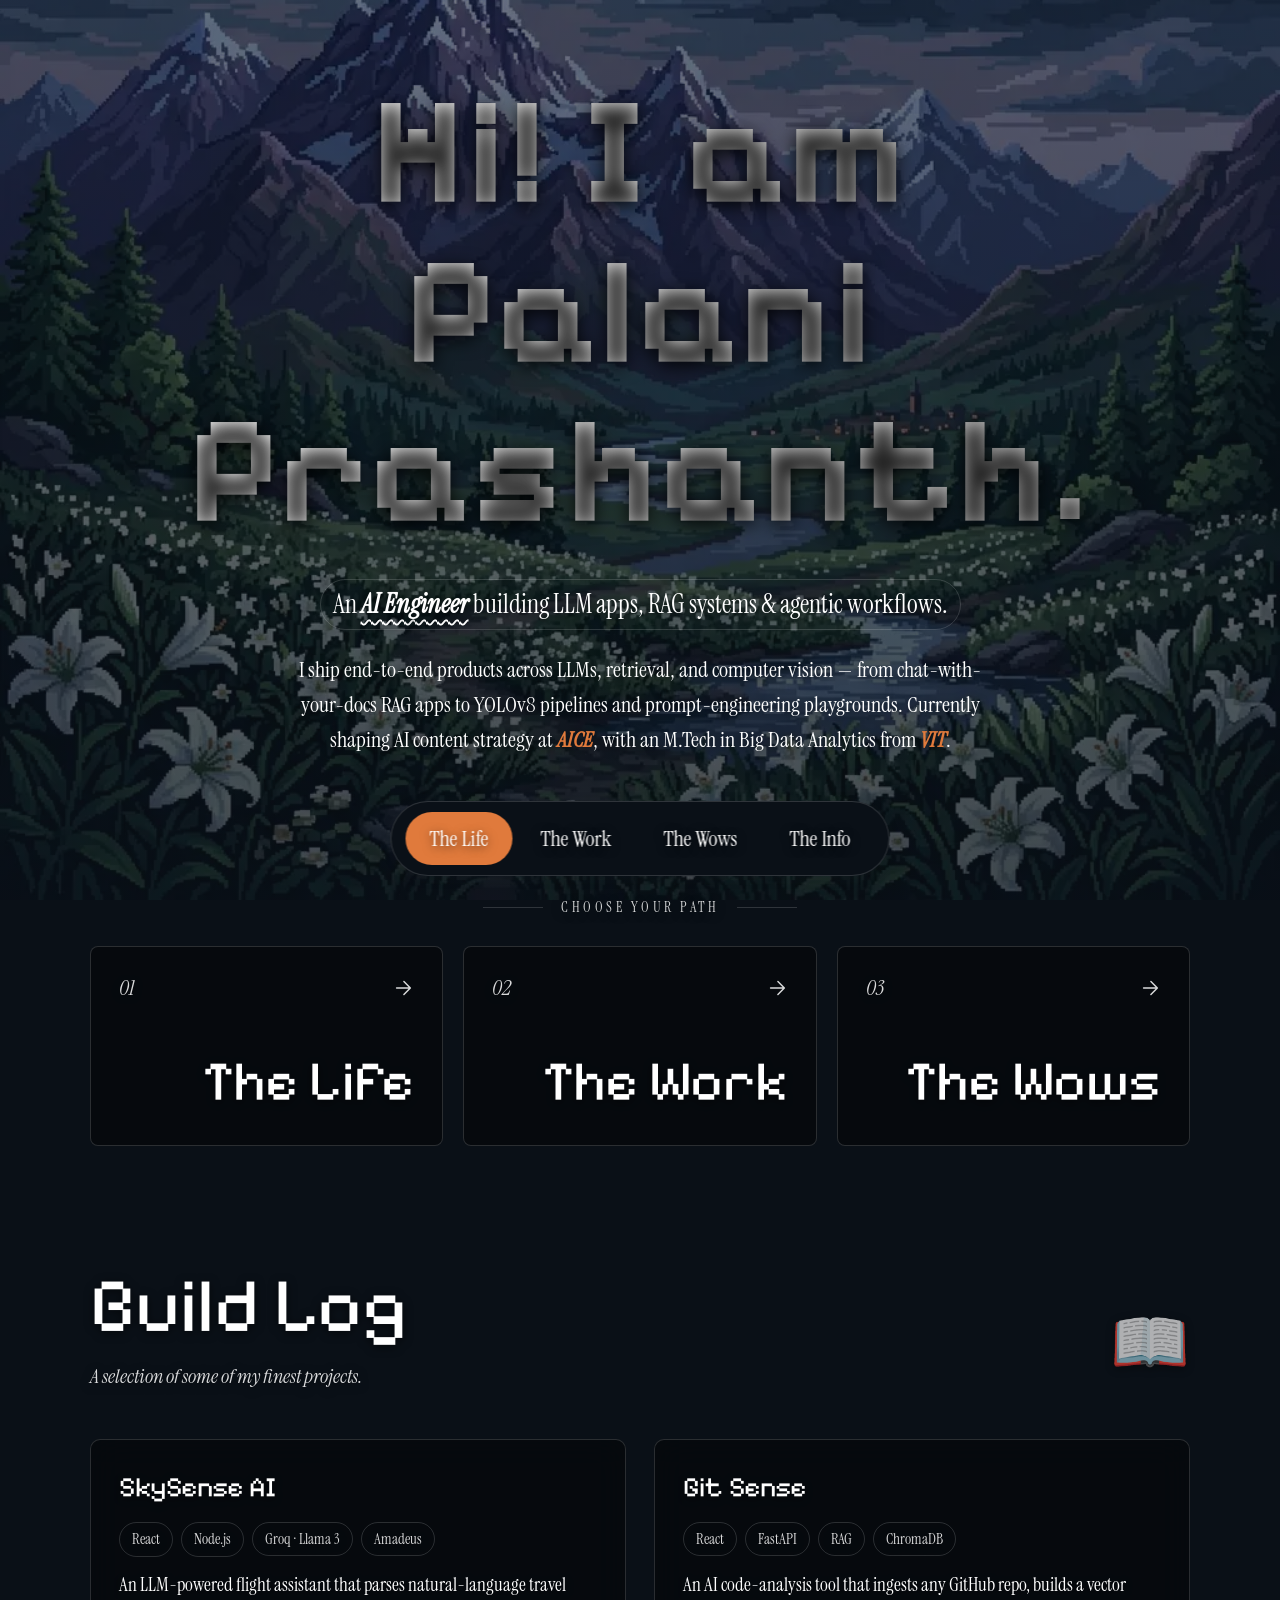
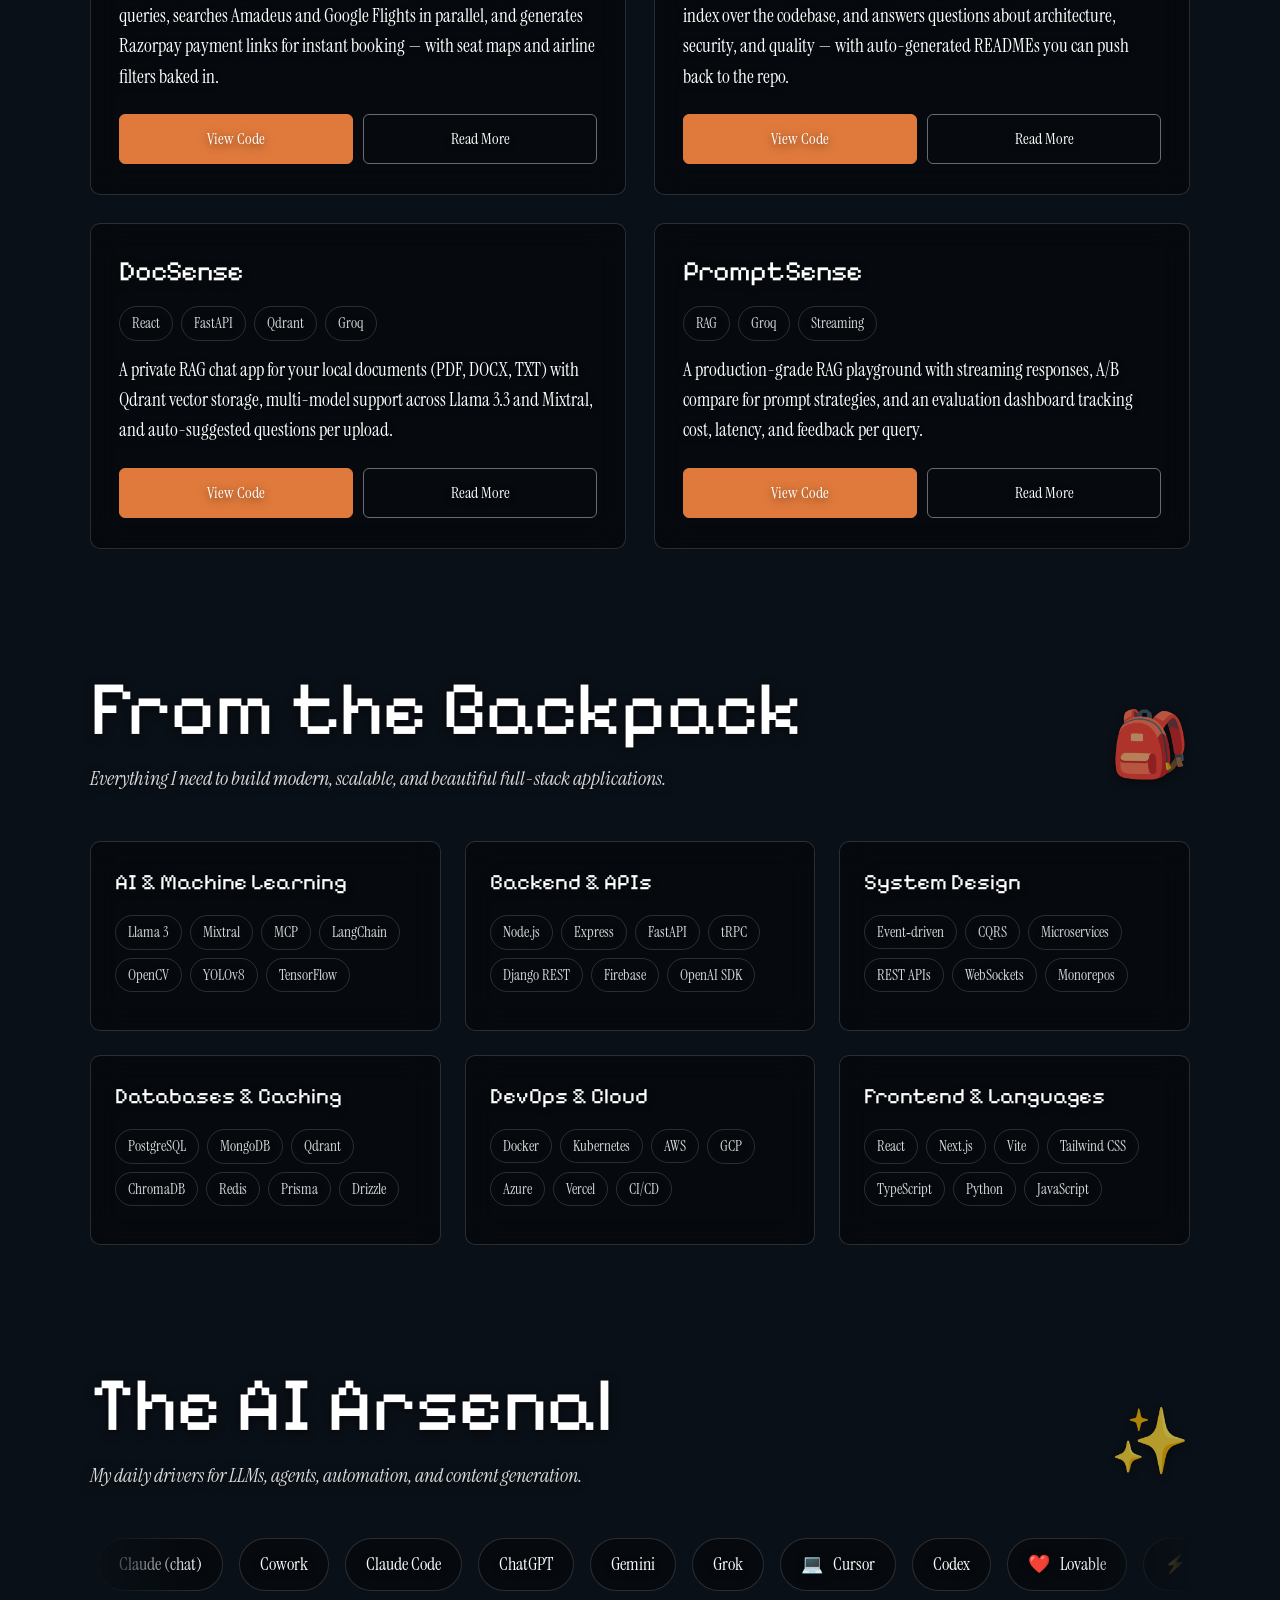
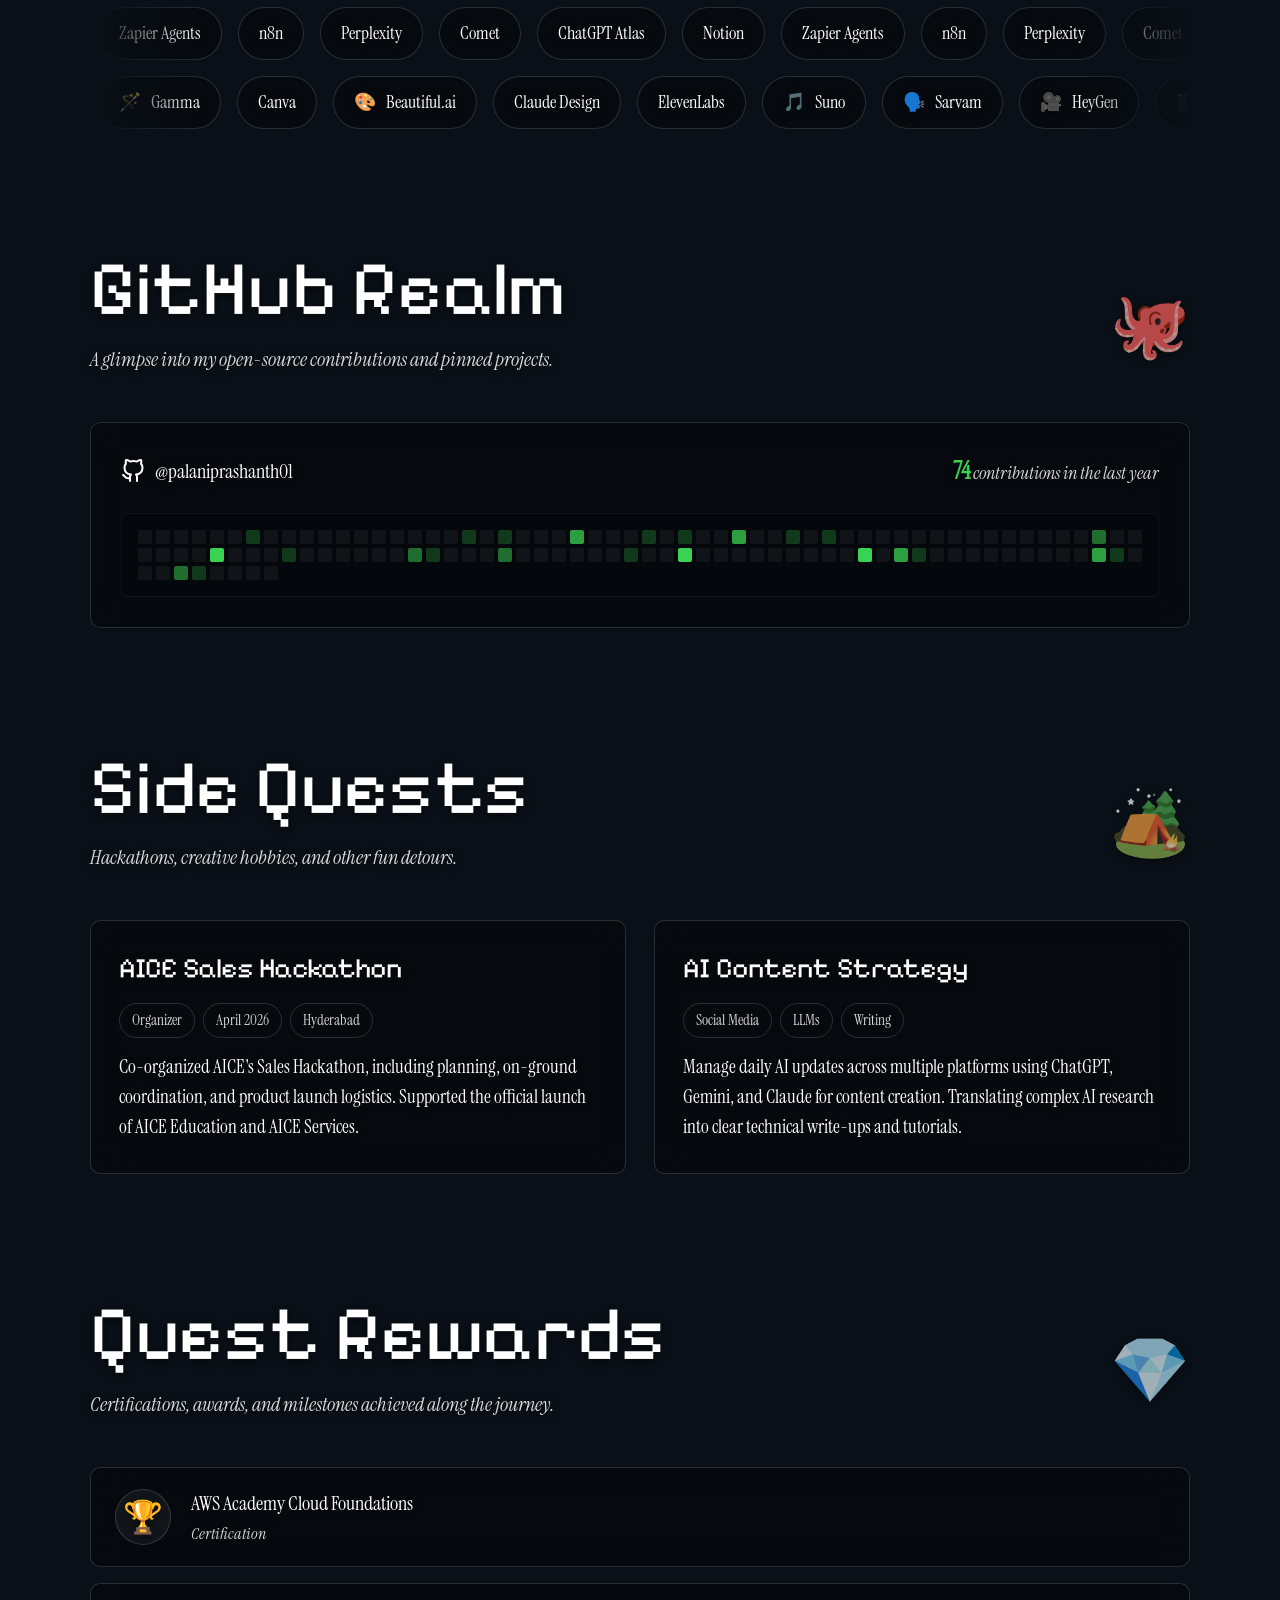
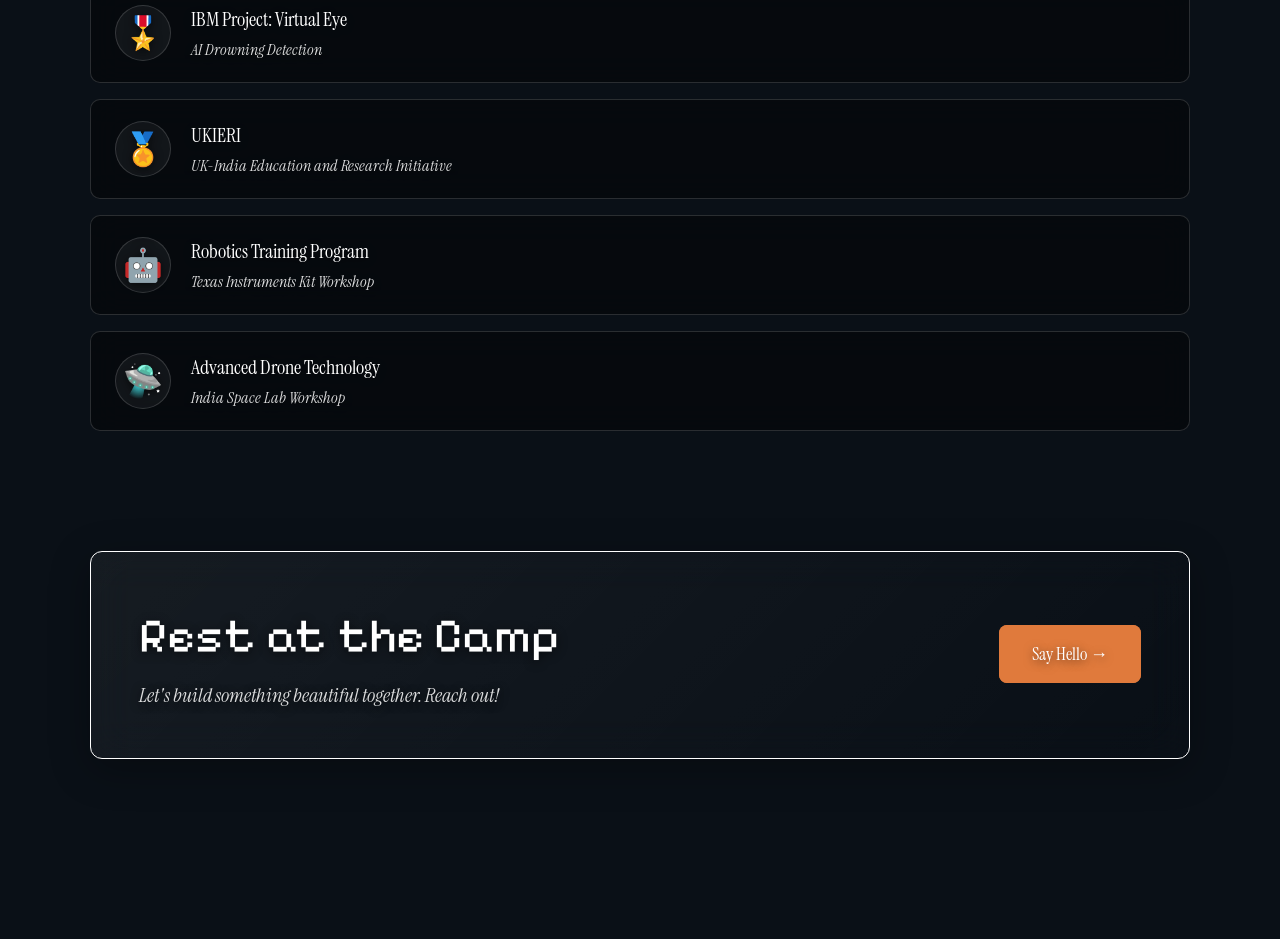
==== index.html @ 26bca6f2 "Initial portfolio site" ====
<!DOCTYPE html>
<html lang="en">
<head>
<meta charset="UTF-8" />
<meta name="viewport" content="width=device-width, initial-scale=1.0" />
<title>Palani Prashanth — AI Engineer Portfolio</title>
<link rel="preconnect" href="https://fonts.googleapis.com" />
<link rel="preconnect" href="https://fonts.gstatic.com" crossorigin />
<link href="https://fonts.googleapis.com/css2?family=Instrument+Serif:ital@0;1&family=Pixelify+Sans:wght@400;500;600;700&display=swap" rel="stylesheet" />
<link rel="stylesheet" href="styles.css" />
<meta name="description" content="AI Engineer building LLM apps, RAG systems, and agentic workflows." />
<meta name="author" content="Palani Prashanth" />
<meta name="theme-color" content="#0a1017" />
<link rel="icon" type="image/svg+xml" href="favicon.svg" />
<meta property="og:type" content="website" />
<meta property="og:title" content="Palani Prashanth — AI Engineer Portfolio" />
<meta property="og:description" content="AI Engineer building LLM apps, RAG systems, and agentic workflows." />
<meta property="og:image" content="bg.webp" />
<meta name="twitter:card" content="summary_large_image" />
<meta name="twitter:title" content="Palani Prashanth — AI Engineer Portfolio" />
<meta name="twitter:description" content="AI Engineer building LLM apps, RAG systems, and agentic workflows." />
<meta name="twitter:image" content="bg.webp" />
</head>
<body>

<section class="hero">
  <h1 class="display shimmer">Hi! I am <br>Palani Prashanth.</h1>
  <p class="tag">An <em>AI Engineer</em> building LLM apps, RAG systems &amp; agentic workflows.</p>
  <p class="bio">
    I ship end-to-end products across LLMs, retrieval, and computer vision —
    from chat-with-your-docs RAG apps to YOLOv8 pipelines and prompt-engineering playgrounds.
    Currently shaping AI content strategy at <em>AICE</em>, with an M.Tech in Big Data Analytics from <em>VIT</em>.
  </p>
</section>

<div class="path-divider">Choose Your Path</div>

<div class="paths fade-1">
  <a class="path-card" href="index.html">
    <div class="row1">
      <span class="italic">01</span>
      <svg viewBox="0 0 24 24" fill="none" stroke="currentColor" stroke-width="1.6" stroke-linecap="round" stroke-linejoin="round"><path d="M5 12h14M13 5l7 7-7 7"/></svg>
    </div>
    <div class="name">The Life</div>
  </a>
  <a class="path-card" href="work.html">
    <div class="row1">
      <span class="italic">02</span>
      <svg viewBox="0 0 24 24" fill="none" stroke="currentColor" stroke-width="1.6" stroke-linecap="round" stroke-linejoin="round"><path d="M5 12h14M13 5l7 7-7 7"/></svg>
    </div>
    <div class="name">The Work</div>
  </a>
  <a class="path-card" href="wows.html">
    <div class="row1">
      <span class="italic">03</span>
      <svg viewBox="0 0 24 24" fill="none" stroke="currentColor" stroke-width="1.6" stroke-linecap="round" stroke-linejoin="round"><path d="M5 12h14M13 5l7 7-7 7"/></svg>
    </div>
    <div class="name">The Wows</div>
  </a>
</div>

<section class="section reveal">
  <div class="section-head">
    <div class="titles">
      <h2>Build Log</h2>
      <p>A selection of some of my finest projects.</p>
    </div>
    <div class="icon">📖</div>
  </div>

  <div class="projects">
    <article class="project reveal">
      <h3>SkySense AI</h3>
      <div class="tags">
        <span class="tag">React</span>
        <span class="tag">Node.js</span>
        <span class="tag">Groq · Llama 3</span>
        <span class="tag">Amadeus</span>
      </div>
      <p>An LLM-powered flight assistant that parses natural-language travel queries, searches Amadeus and Google Flights in parallel, and generates Razorpay payment links for instant booking — with seat maps and airline filters baked in.</p>
      <div class="actions">
        <a class="btn btn-primary" href="https://github.com/palaniprashanth01/skysense-ai" target="_blank" rel="noopener">View Code</a>
        <a class="btn btn-ghost" href="https://github.com/palaniprashanth01/skysense-ai#readme" target="_blank" rel="noopener">Read More</a>
      </div>
    </article>

    <article class="project reveal">
      <h3>Git Sense</h3>
      <div class="tags">
        <span class="tag">React</span>
        <span class="tag">FastAPI</span>
        <span class="tag">RAG</span>
        <span class="tag">ChromaDB</span>
      </div>
      <p>An AI code-analysis tool that ingests any GitHub repo, builds a vector index over the codebase, and answers questions about architecture, security, and quality — with auto-generated READMEs you can push back to the repo.</p>
      <div class="actions">
        <a class="btn btn-primary" href="https://github.com/palaniprashanth01/Git-Sense" target="_blank" rel="noopener">View Code</a>
        <a class="btn btn-ghost" href="https://github.com/palaniprashanth01/Git-Sense#readme" target="_blank" rel="noopener">Read More</a>
      </div>
    </article>

    <article class="project reveal">
      <h3>DocSense</h3>
      <div class="tags">
        <span class="tag">React</span>
        <span class="tag">FastAPI</span>
        <span class="tag">Qdrant</span>
        <span class="tag">Groq</span>
      </div>
      <p>A private RAG chat app for your local documents (PDF, DOCX, TXT) with Qdrant vector storage, multi-model support across Llama 3.3 and Mixtral, and auto-suggested questions per upload.</p>
      <div class="actions">
        <a class="btn btn-primary" href="https://github.com/palaniprashanth01/Docsense" target="_blank" rel="noopener">View Code</a>
        <a class="btn btn-ghost" href="https://github.com/palaniprashanth01/Docsense#readme" target="_blank" rel="noopener">Read More</a>
      </div>
    </article>

    <article class="project reveal">
      <h3>PromptSense</h3>
      <div class="tags">
        <span class="tag">RAG</span>
        <span class="tag">Groq</span>
        <span class="tag">Streaming</span>
      </div>
      <p>A production-grade RAG playground with streaming responses, A/B compare for prompt strategies, and an evaluation dashboard tracking cost, latency, and feedback per query.</p>
      <div class="actions">
        <a class="btn btn-primary" href="https://github.com/palaniprashanth01/Prompt-Sense" target="_blank" rel="noopener">View Code</a>
        <a class="btn btn-ghost" href="https://github.com/palaniprashanth01/Prompt-Sense#readme" target="_blank" rel="noopener">Read More</a>
      </div>
    </article>
  </div>
</section>

<section class="section reveal">
  <div class="section-head">
    <div class="titles">
      <h2>From the Backpack</h2>
      <p>Everything I need to build modern, scalable, and beautiful full-stack applications.</p>
    </div>
    <div class="icon">🎒</div>
  </div>

  <div class="skills-grid">
    <div class="skill-category">
      <h3>AI & Machine Learning</h3>
      <div class="tags">
        <span class="tag">Llama 3</span>
        <span class="tag">Mixtral</span>
        <span class="tag">MCP</span>
        <span class="tag">LangChain</span>
        <span class="tag">OpenCV</span>
        <span class="tag">YOLOv8</span>
        <span class="tag">TensorFlow</span>
      </div>
    </div>
    <div class="skill-category">
      <h3>Backend & APIs</h3>
      <div class="tags">
        <span class="tag">Node.js</span>
        <span class="tag">Express</span>
        <span class="tag">FastAPI</span>
        <span class="tag">tRPC</span>
        <span class="tag">Django REST</span>
        <span class="tag">Firebase</span>
        <span class="tag">OpenAI SDK</span>
      </div>
    </div>
    <div class="skill-category">
      <h3>System Design</h3>
      <div class="tags">
        <span class="tag">Event‑driven</span>
        <span class="tag">CQRS</span>
        <span class="tag">Microservices</span>
        <span class="tag">REST APIs</span>
        <span class="tag">WebSockets</span>
        <span class="tag">Monorepos</span>
      </div>
    </div>
    <div class="skill-category">
      <h3>Databases & Caching</h3>
      <div class="tags">
        <span class="tag">PostgreSQL</span>
        <span class="tag">MongoDB</span>
        <span class="tag">Qdrant</span>
        <span class="tag">ChromaDB</span>
        <span class="tag">Redis</span>
        <span class="tag">Prisma</span>
        <span class="tag">Drizzle</span>
      </div>
    </div>
    <div class="skill-category">
      <h3>DevOps & Cloud</h3>
      <div class="tags">
        <span class="tag">Docker</span>
        <span class="tag">Kubernetes</span>
        <span class="tag">AWS</span>
        <span class="tag">GCP</span>
        <span class="tag">Azure</span>
        <span class="tag">Vercel</span>
        <span class="tag">CI/CD</span>
      </div>
    </div>
    <div class="skill-category">
      <h3>Frontend & Languages</h3>
      <div class="tags">
        <span class="tag">React</span>
        <span class="tag">Next.js</span>
        <span class="tag">Vite</span>
        <span class="tag">Tailwind CSS</span>
        <span class="tag">TypeScript</span>
        <span class="tag">Python</span>
        <span class="tag">JavaScript</span>
      </div>
    </div>
  </div>
</section>


<section class="section reveal">
  <div class="section-head">
    <div class="titles">
      <h2>The AI Arsenal</h2>
      <p>My daily drivers for LLMs, agents, automation, and content generation.</p>
    </div>
    <div class="icon">✨</div>
  </div>
  
  <div class="marquee-wrapper">
    <!-- Row 1: LLM Chat & Coding -->
    <div class="marquee marquee-left">
      <div class="marquee-content">
        <div class="tool-badge"><img src="https://cdn.simpleicons.org/anthropic/white" onerror="this.style.display='none'" alt="" /> Claude (chat)</div>
        <div class="tool-badge"><img src="https://cdn.simpleicons.org/anthropic/white" onerror="this.style.display='none'" alt="" /> Cowork</div>
        <div class="tool-badge"><img src="https://cdn.simpleicons.org/anthropic/white" onerror="this.style.display='none'" alt="" /> Claude Code</div>
        <div class="tool-badge"><img src="https://cdn.simpleicons.org/openai/white" onerror="this.style.display='none'" alt="" /> ChatGPT</div>
        <div class="tool-badge"><img src="https://cdn.simpleicons.org/googlegemini/white" onerror="this.style.display='none'" alt="" /> Gemini</div>
        <div class="tool-badge"><img src="https://cdn.simpleicons.org/x/white" onerror="this.style.display='none'" alt="" /> Grok</div>
        <div class="tool-badge"><span class="emoji">💻</span> Cursor</div>
        <div class="tool-badge"><img src="https://cdn.simpleicons.org/openai/white" onerror="this.style.display='none'" alt="" /> Codex</div>
        <div class="tool-badge"><span class="emoji">❤️</span> Lovable</div>
        <div class="tool-badge"><span class="emoji">⚡</span> Bolt</div>
        <div class="tool-badge"><span class="emoji">🚀</span> Antigravity</div>
      </div>
      <div class="marquee-content">
        <div class="tool-badge"><img src="https://cdn.simpleicons.org/anthropic/white" onerror="this.style.display='none'" alt="" /> Claude (chat)</div>
        <div class="tool-badge"><img src="https://cdn.simpleicons.org/anthropic/white" onerror="this.style.display='none'" alt="" /> Cowork</div>
        <div class="tool-badge"><img src="https://cdn.simpleicons.org/anthropic/white" onerror="this.style.display='none'" alt="" /> Claude Code</div>
        <div class="tool-badge"><img src="https://cdn.simpleicons.org/openai/white" onerror="this.style.display='none'" alt="" /> ChatGPT</div>
        <div class="tool-badge"><img src="https://cdn.simpleicons.org/googlegemini/white" onerror="this.style.display='none'" alt="" /> Gemini</div>
        <div class="tool-badge"><img src="https://cdn.simpleicons.org/x/white" onerror="this.style.display='none'" alt="" /> Grok</div>
        <div class="tool-badge"><span class="emoji">💻</span> Cursor</div>
        <div class="tool-badge"><img src="https://cdn.simpleicons.org/openai/white" onerror="this.style.display='none'" alt="" /> Codex</div>
        <div class="tool-badge"><span class="emoji">❤️</span> Lovable</div>
        <div class="tool-badge"><span class="emoji">⚡</span> Bolt</div>
        <div class="tool-badge"><span class="emoji">🚀</span> Antigravity</div>
      </div>
    </div>
    
    <!-- Row 2: Agents, Automation, Knowledge -->
    <div class="marquee marquee-right">
      <div class="marquee-content">
        <div class="tool-badge"><img src="https://cdn.simpleicons.org/zapier/white" onerror="this.style.display='none'" alt="" /> Zapier Agents</div>
        <div class="tool-badge"><img src="https://cdn.simpleicons.org/n8n/white" onerror="this.style.display='none'" alt="" /> n8n</div>
        <div class="tool-badge"><img src="https://cdn.simpleicons.org/perplexity/white" onerror="this.style.display='none'" alt="" /> Perplexity</div>
        <div class="tool-badge"><img src="https://cdn.simpleicons.org/perplexity/white" onerror="this.style.display='none'" alt="" /> Comet</div>
        <div class="tool-badge"><img src="https://cdn.simpleicons.org/openai/white" onerror="this.style.display='none'" alt="" /> ChatGPT Atlas</div>
        <div class="tool-badge"><img src="https://cdn.simpleicons.org/notion/white" onerror="this.style.display='none'" alt="" /> Notion</div>
      </div>
      <div class="marquee-content">
        <div class="tool-badge"><img src="https://cdn.simpleicons.org/zapier/white" onerror="this.style.display='none'" alt="" /> Zapier Agents</div>
        <div class="tool-badge"><img src="https://cdn.simpleicons.org/n8n/white" onerror="this.style.display='none'" alt="" /> n8n</div>
        <div class="tool-badge"><img src="https://cdn.simpleicons.org/perplexity/white" onerror="this.style.display='none'" alt="" /> Perplexity</div>
        <div class="tool-badge"><img src="https://cdn.simpleicons.org/perplexity/white" onerror="this.style.display='none'" alt="" /> Comet</div>
        <div class="tool-badge"><img src="https://cdn.simpleicons.org/openai/white" onerror="this.style.display='none'" alt="" /> ChatGPT Atlas</div>
        <div class="tool-badge"><img src="https://cdn.simpleicons.org/notion/white" onerror="this.style.display='none'" alt="" /> Notion</div>
      </div>
    </div>
    
    <!-- Row 3: Content & Media -->
    <div class="marquee marquee-left">
      <div class="marquee-content">
        <div class="tool-badge"><span class="emoji">🪄</span> Gamma</div>
        <div class="tool-badge"><img src="https://cdn.simpleicons.org/canva/white" onerror="this.style.display='none'" alt="" /> Canva</div>
        <div class="tool-badge"><span class="emoji">🎨</span> Beautiful.ai</div>
        <div class="tool-badge"><img src="https://cdn.simpleicons.org/anthropic/white" onerror="this.style.display='none'" alt="" /> Claude Design</div>
        <div class="tool-badge"><img src="https://cdn.simpleicons.org/elevenlabs/white" onerror="this.style.display='none'" alt="" /> ElevenLabs</div>
        <div class="tool-badge"><span class="emoji">🎵</span> Suno</div>
        <div class="tool-badge"><span class="emoji">🗣️</span> Sarvam</div>
        <div class="tool-badge"><span class="emoji">🎥</span> HeyGen</div>
        <div class="tool-badge"><span class="emoji">🎬</span> Higgsfield</div>
        <div class="tool-badge"><span class="emoji">📹</span> Google Veo 3</div>
        <div class="tool-badge"><img src="https://cdn.simpleicons.org/openai/white" onerror="this.style.display='none'" alt="" /> ChatGPT Image</div>
        <div class="tool-badge"><img src="https://cdn.simpleicons.org/googlegemini/white" onerror="this.style.display='none'" alt="" /> Gemini Nano Banana</div>
      </div>
      <div class="marquee-content">
        <div class="tool-badge"><span class="emoji">🪄</span> Gamma</div>
        <div class="tool-badge"><img src="https://cdn.simpleicons.org/canva/white" onerror="this.style.display='none'" alt="" /> Canva</div>
        <div class="tool-badge"><span class="emoji">🎨</span> Beautiful.ai</div>
        <div class="tool-badge"><img src="https://cdn.simpleicons.org/anthropic/white" onerror="this.style.display='none'" alt="" /> Claude Design</div>
        <div class="tool-badge"><img src="https://cdn.simpleicons.org/elevenlabs/white" onerror="this.style.display='none'" alt="" /> ElevenLabs</div>
        <div class="tool-badge"><span class="emoji">🎵</span> Suno</div>
        <div class="tool-badge"><span class="emoji">🗣️</span> Sarvam</div>
        <div class="tool-badge"><span class="emoji">🎥</span> HeyGen</div>
        <div class="tool-badge"><span class="emoji">🎬</span> Higgsfield</div>
        <div class="tool-badge"><span class="emoji">📹</span> Google Veo 3</div>
        <div class="tool-badge"><img src="https://cdn.simpleicons.org/openai/white" onerror="this.style.display='none'" alt="" /> ChatGPT Image</div>
        <div class="tool-badge"><img src="https://cdn.simpleicons.org/googlegemini/white" onerror="this.style.display='none'" alt="" /> Gemini Nano Banana</div>
      </div>
    </div>
  </div>
</section>

<section class="section reveal">
  <div class="section-head">
    <div class="titles">
      <h2>GitHub Realm</h2>
      <p>A glimpse into my open-source contributions and pinned projects.</p>
    </div>
    <div class="icon">🐙</div>
  </div>
  
  <a href="https://github.com/palaniprashanth01" target="_blank" rel="noopener" class="gh-realm-card">
    <div class="gh-stats-header">
      <div class="gh-user">
        <svg viewBox="0 0 24 24" fill="none" stroke="currentColor" stroke-width="2" stroke-linecap="round" stroke-linejoin="round"><path d="M9 19c-5 1.5-5-2.5-7-3m14 6v-3.87a3.37 3.37 0 0 0-.94-2.61c3.14-.35 6.44-1.54 6.44-7A5.44 5.44 0 0 0 20 4.77 5.07 5.07 0 0 0 19.91 1S18.73.65 16 2.48a13.38 13.38 0 0 0-7 0C6.27.65 5.09 1 5.09 1A5.07 5.07 0 0 0 5 4.77a5.44 5.44 0 0 0-1.5 3.78c0 5.42 3.3 6.61 6.44 7A3.37 3.37 0 0 0 9 18.13V22"/></svg>
        <span>@palaniprashanth01</span>
      </div>
      <div class="gh-contributions">
        <strong>74</strong> contributions in the last year
      </div>
    </div>
    <div class="gh-graph">
      <!-- Simulated GitHub contribution graph -->
      <div class="gh-grid">
  <div class="gh-day l0"></div>
  <div class="gh-day l0"></div>
  <div class="gh-day l0"></div>
  <div class="gh-day l0"></div>
  <div class="gh-day l0"></div>
  <div class="gh-day l0"></div>
  <div class="gh-day l1"></div>
  <div class="gh-day l0"></div>
  <div class="gh-day l0"></div>
  <div class="gh-day l0"></div>
  <div class="gh-day l0"></div>
  <div class="gh-day l0"></div>
  <div class="gh-day l0"></div>
  <div class="gh-day l0"></div>
  <div class="gh-day l0"></div>
  <div class="gh-day l0"></div>
  <div class="gh-day l0"></div>
  <div class="gh-day l0"></div>
  <div class="gh-day l1"></div>
  <div class="gh-day l0"></div>
  <div class="gh-day l1"></div>
  <div class="gh-day l0"></div>
  <div class="gh-day l0"></div>
  <div class="gh-day l0"></div>
  <div class="gh-day l3"></div>
  <div class="gh-day l0"></div>
  <div class="gh-day l0"></div>
  <div class="gh-day l0"></div>
  <div class="gh-day l1"></div>
  <div class="gh-day l0"></div>
  <div class="gh-day l1"></div>
  <div class="gh-day l0"></div>
  <div class="gh-day l0"></div>
  <div class="gh-day l3"></div>
  <div class="gh-day l0"></div>
  <div class="gh-day l0"></div>
  <div class="gh-day l1"></div>
  <div class="gh-day l0"></div>
  <div class="gh-day l1"></div>
  <div class="gh-day l0"></div>
  <div class="gh-day l0"></div>
  <div class="gh-day l0"></div>
  <div class="gh-day l0"></div>
  <div class="gh-day l0"></div>
  <div class="gh-day l0"></div>
  <div class="gh-day l0"></div>
  <div class="gh-day l0"></div>
  <div class="gh-day l0"></div>
  <div class="gh-day l0"></div>
  <div class="gh-day l0"></div>
  <div class="gh-day l0"></div>
  <div class="gh-day l0"></div>
  <div class="gh-day l0"></div>
  <div class="gh-day l2"></div>
  <div class="gh-day l0"></div>
  <div class="gh-day l0"></div>
  <div class="gh-day l0"></div>
  <div class="gh-day l0"></div>
  <div class="gh-day l0"></div>
  <div class="gh-day l0"></div>
  <div class="gh-day l4"></div>
  <div class="gh-day l0"></div>
  <div class="gh-day l0"></div>
  <div class="gh-day l0"></div>
  <div class="gh-day l1"></div>
  <div class="gh-day l0"></div>
  <div class="gh-day l0"></div>
  <div class="gh-day l0"></div>
  <div class="gh-day l0"></div>
  <div class="gh-day l0"></div>
  <div class="gh-day l0"></div>
  <div class="gh-day l2"></div>
  <div class="gh-day l1"></div>
  <div class="gh-day l0"></div>
  <div class="gh-day l0"></div>
  <div class="gh-day l0"></div>
  <div class="gh-day l2"></div>
  <div class="gh-day l0"></div>
  <div class="gh-day l0"></div>
  <div class="gh-day l0"></div>
  <div class="gh-day l0"></div>
  <div class="gh-day l0"></div>
  <div class="gh-day l0"></div>
  <div class="gh-day l1"></div>
  <div class="gh-day l0"></div>
  <div class="gh-day l0"></div>
  <div class="gh-day l4"></div>
  <div class="gh-day l0"></div>
  <div class="gh-day l0"></div>
  <div class="gh-day l0"></div>
  <div class="gh-day l0"></div>
  <div class="gh-day l0"></div>
  <div class="gh-day l0"></div>
  <div class="gh-day l0"></div>
  <div class="gh-day l0"></div>
  <div class="gh-day l0"></div>
  <div class="gh-day l4"></div>
  <div class="gh-day l0"></div>
  <div class="gh-day l3"></div>
  <div class="gh-day l1"></div>
  <div class="gh-day l0"></div>
  <div class="gh-day l0"></div>
  <div class="gh-day l0"></div>
  <div class="gh-day l0"></div>
  <div class="gh-day l0"></div>
  <div class="gh-day l0"></div>
  <div class="gh-day l0"></div>
  <div class="gh-day l0"></div>
  <div class="gh-day l0"></div>
  <div class="gh-day l3"></div>
  <div class="gh-day l1"></div>
  <div class="gh-day l0"></div>
  <div class="gh-day l0"></div>
  <div class="gh-day l0"></div>
  <div class="gh-day l2"></div>
  <div class="gh-day l1"></div>
  <div class="gh-day l0"></div>
  <div class="gh-day l0"></div>
  <div class="gh-day l0"></div>
  <div class="gh-day l0"></div>
</div>
    </div>
  </a>
</section>

<section class="section reveal">
  <div class="section-head">
    <div class="titles">
      <h2>Side Quests</h2>
      <p>Hackathons, creative hobbies, and other fun detours.</p>
    </div>
    <div class="icon">🏕️</div>
  </div>

  <div class="projects">
    <article class="project reveal">
      <h3>AICE Sales Hackathon</h3>
      <div class="tags">
        <span class="tag">Organizer</span>
        <span class="tag">April 2026</span>
        <span class="tag">Hyderabad</span>
      </div>
      <p>Co-organized AICE's Sales Hackathon, including planning, on-ground coordination, and product launch logistics. Supported the official launch of AICE Education and AICE Services.</p>
    </article>
    <article class="project reveal">
      <h3>AI Content Strategy</h3>
      <div class="tags">
        <span class="tag">Social Media</span>
        <span class="tag">LLMs</span>
        <span class="tag">Writing</span>
      </div>
      <p>Manage daily AI updates across multiple platforms using ChatGPT, Gemini, and Claude for content creation. Translating complex AI research into clear technical write-ups and tutorials.</p>
    </article>
  </div>
</section>

<section class="section reveal">
  <div class="section-head">
    <div class="titles">
      <h2>Quest Rewards</h2>
      <p>Certifications, awards, and milestones achieved along the journey.</p>
    </div>
    <div class="icon">💎</div>
  </div>

  <div class="rewards-list">
    <div class="reward-item">
      <div class="reward-icon">🏆</div>
      <div class="reward-content">
        <h4>AWS Academy Cloud Foundations</h4>
        <p>Certification</p>
      </div>
    </div>
    <div class="reward-item">
      <div class="reward-icon">🎖️</div>
      <div class="reward-content">
        <h4>IBM Project: Virtual Eye</h4>
        <p>AI Drowning Detection</p>
      </div>
    </div>
    <div class="reward-item">
      <div class="reward-icon">🏅</div>
      <div class="reward-content">
        <h4>UKIERI</h4>
        <p>UK-India Education and Research Initiative</p>
      </div>
    </div>
    <div class="reward-item">
      <div class="reward-icon">🤖</div>
      <div class="reward-content">
        <h4>Robotics Training Program</h4>
        <p>Texas Instruments Kit Workshop</p>
      </div>
    </div>
    <div class="reward-item">
      <div class="reward-icon">🛸</div>
      <div class="reward-content">
        <h4>Advanced Drone Technology</h4>
        <p>India Space Lab Workshop</p>
      </div>
    </div>
  </div>
</section>

<section class="section cta-section reveal">
  <div class="cta-card">
    <div class="cta-content">
      <h2>Rest at the Camp</h2>
      <p>Let's build something beautiful together. Reach out!</p>
    </div>
    <div class="cta-action">
      <a class="btn btn-primary" href="contact.html">Say Hello <span>→</span></a>
    </div>
  </div>
</section>


<nav class="bottom-nav">
  <a href="index.html" class="active">The Life</a>
  <a href="work.html">The Work</a>
  <a href="wows.html">The Wows</a>
  <a href="contact.html">The Info</a>
</nav>


<script>
  const observer = new IntersectionObserver((entries) => {
    entries.forEach(entry => {
      if (entry.isIntersecting) {
        entry.target.classList.add("active");
      }
    });
  }, { threshold: 0.1 });

  document.querySelectorAll(".reveal").forEach(el => observer.observe(el));
</script>
</body>

</html>
---- styles.css ----
/* ============================================================
   Shared styles — Portfolio (inspired by hrsht.me design)
   ============================================================ */

:root {
  --bg: #0a1017;
  --text: #ffffff;
  --brand: #ffffff;
  --brand-dark: #dddddd;
  --accent: #e07a3c;
  --accent-dark: #c2632a;
  --muted: rgba(255, 255, 255, 0.85);
  --grid: transparent;
  --card-border: rgba(255, 255, 255, 0.15);
  --card-bg: rgba(0, 0, 0, 0.4);
}

* { box-sizing: border-box; margin: 0; padding: 0; }

html { scroll-behavior: smooth; }

body {
  background-color: var(--bg);
  background-image: linear-gradient(rgba(10, 16, 23, 0.55), rgba(10, 16, 23, 0.75)), url('bg.webp');
  background-size: cover;
  background-position: center bottom;
  background-attachment: fixed;
  color: var(--text);
  text-shadow: 0 2px 10px rgba(0, 0, 0, 0.6);
  font-family: "Instrument Serif", Georgia, serif;
  font-size: 18px;
  line-height: 1.5;
  min-height: 100vh;
  -webkit-font-smoothing: antialiased;
  padding: 32px 24px 140px;
}

a { color: inherit; text-decoration: none; }

/* ---------- Back link ---------- */
.back {
  display: inline-flex;
  align-items: center;
  gap: 8px;
  color: var(--muted);
  font-style: italic;
  font-size: 22px;
  transition: color .2s ease;
}
.back:hover { color: var(--brand); }
.back svg { width: 18px; height: 18px; }

/* ---------- Layout ---------- */
.container { max-width: 1100px; margin: 0 auto; }
.narrow { max-width: 720px; margin: 0 auto; }

/* ---------- Headings ---------- */
.display {
  font-family: "Pixelify Sans", "Instrument Serif", serif;
  font-weight: 700;
  font-size: clamp(64px, 12vw, 152px);
  color: #ffffff;
  letter-spacing: 0.02em;
  line-height: 1.05;
  text-shadow: 0 4px 18px rgba(0, 0, 0, 0.85);
}
.display-md {
  font-family: "Pixelify Sans", "Instrument Serif", serif;
  font-weight: 700;
  font-size: clamp(48px, 7vw, 100px);
  color: #ffffff;
  line-height: 1.05;
  text-shadow: 0 4px 16px rgba(0, 0, 0, 0.85);
}
.subtitle {
  font-size: 24px;
  color: var(--text);
  opacity: 1;
}

.italic { font-style: italic; }

/* ---------- Hero (home) ---------- */
.hero {
  min-height: 70vh;
  display: flex;
  flex-direction: column;
  justify-content: center;
  align-items: center;
  text-align: center;
  padding: 40px 0 80px;
  animation: fadeUp .8s ease both;
}
.hero h1 { text-align: center; }
.hero .tag {
  margin-top: 28px;
  font-size: 26px;
  color: var(--text);
  opacity: 1;
}
.hero .tag em {
  font-style: italic;
  font-weight: 600;
  text-decoration: underline wavy var(--brand) 1.5px;
  text-underline-offset: 6px;
}
.hero .bio {
  margin-top: 22px;
  max-width: 720px;
  font-size: 22px;
  line-height: 1.6;
  color: var(--text);
}
.hero .bio em {
  font-style: italic;
  font-weight: 600;
  color: var(--accent);
}

/* ---------- Choose Path divider ---------- */
.path-divider {
  display: flex; align-items: center; justify-content: center;
  gap: 18px;
  letter-spacing: 0.25em;
  font-size: 14px;
  color: var(--muted);
  margin: 60px 0 28px;
  text-transform: uppercase;
}
.path-divider::before, .path-divider::after {
  content: ""; width: 60px; height: 1px; background: var(--card-border);
}

/* ---------- Path cards ---------- */
.paths {
  display: grid;
  grid-template-columns: repeat(3, 1fr);
  gap: 20px;
  max-width: 1100px;
  margin: 0 auto;
}
.path-card {
  position: relative;
  border: 1px solid var(--card-border);
  border-radius: 8px;
  padding: 24px 28px 36px;
  min-height: 200px;
  background: var(--card-bg);
  backdrop-filter: blur(16px);
  -webkit-backdrop-filter: blur(16px);
  display: flex;
  flex-direction: column;
  justify-content: space-between;
  transition: transform .25s ease, background .25s ease, border-color .25s ease;
}
.path-card:hover {
  transform: translateY(-3px);
  background: rgba(255, 255, 255, 0.12);
  border-color: var(--brand);
}
.path-card .row1 { display: flex; justify-content: space-between; align-items: center; color: var(--muted); font-style: italic; font-size: 22px; }
.path-card .row1 svg { width: 22px; height: 22px; transition: transform .2s ease; }
.path-card:hover .row1 svg { transform: translateX(4px); color: var(--brand); }
.path-card .name {
  font-family: "Pixelify Sans", "Instrument Serif", serif;
  font-size: 56px;
  text-align: right;
  color: var(--brand);
  line-height: 1;
}

/* ---------- Section headers ---------- */
.section { margin-top: 120px; max-width: 1100px; margin-left: auto; margin-right: auto; }
.section-head {
  display: flex; align-items: flex-end; justify-content: space-between;
  gap: 24px; margin-bottom: 48px;
}
.section-head .titles h2 {
  font-family: "Pixelify Sans", "Instrument Serif", serif;
  font-weight: 400;
  font-size: clamp(48px, 6vw, 84px);
  color: var(--brand);
  line-height: 1.05;
}
.section-head .titles p { margin-top: 14px; color: var(--muted); font-style: italic; font-size: 20px; }
.section-head .icon { font-size: 64px; opacity: 0.7; }

/* ---------- Project (build log) cards ---------- */
.projects {
  display: grid;
  grid-template-columns: repeat(2, 1fr);
  gap: 28px;
}
.project {
  border: 1px solid var(--card-border);
  border-radius: 10px;
  padding: 26px 28px 30px;
  background: var(--card-bg);
  backdrop-filter: blur(16px);
  -webkit-backdrop-filter: blur(16px);
  transition: transform .25s ease, border-color .25s ease;
}
.project:hover { transform: translateY(-3px); border-color: var(--brand); }
.project h3 {
  font-family: "Pixelify Sans", "Instrument Serif", serif;
  font-weight: 400;
  font-size: 28px;
  color: var(--brand);
  margin-bottom: 14px;
}
.tags { display: flex; flex-wrap: wrap; gap: 8px; margin-bottom: 14px; }
.tag {
  font-size: 15px;
  padding: 5px 12px;
  border: 1px solid var(--card-border);
  border-radius: 999px;
  color: var(--muted);
}
.project p { font-size: 19px; color: var(--text); opacity: 1; line-height: 1.6; }
.project .actions { display: grid; grid-template-columns: 1fr 1fr; gap: 10px; margin-top: 22px; }
.btn {
  text-align: center;
  padding: 12px 16px;
  border-radius: 6px;
  border: 1px solid var(--card-border);
  font-size: 16px;
  transition: background .2s ease, color .2s ease, border-color .2s ease;
}
.btn-primary { background: var(--accent); color: #ffffff; border-color: var(--accent); }
.btn-primary:hover { background: var(--accent-dark); border-color: var(--accent-dark); }
.btn-ghost { color: #ffffff; border-color: rgba(255,255,255,0.4); }
.btn-ghost:hover { border-color: #ffffff; background: rgba(255,255,255,0.08); }

/* ---------- Timeline (Work page) ---------- */
.timeline {
  position: relative;
  padding-left: 28px;
  border-left: 1.5px solid var(--card-border);
  max-width: 900px;
  margin: 0 auto;
}
.tl-item { padding: 12px 0 56px; position: relative; }
.tl-item::before {
  content: "";
  position: absolute;
  left: -34px; top: 18px;
  width: 12px; height: 12px;
  background: var(--bg);
  border: 2px solid var(--brand);
  border-radius: 50%;
}
.tl-item h3 {
  font-family: "Pixelify Sans", "Instrument Serif", serif;
  font-weight: 400;
  font-size: 42px;
  color: var(--brand);
  line-height: 1.1;
}
.tl-item h3 small { font-style: italic; color: var(--muted); font-size: 22px; font-family: "Instrument Serif", serif; margin-left: 8px; }
.tl-meta { letter-spacing: 0.15em; text-transform: uppercase; color: var(--muted); font-size: 13px; margin: 8px 0 18px; }
.tl-item ul { list-style: none; padding: 0; }
.tl-item li {
  display: grid;
  grid-template-columns: 18px 1fr;
  gap: 10px;
  margin-bottom: 12px;
  font-size: 19px;
  color: var(--text);
  line-height: 1.6;
}
.tl-item li::before {
  content: "❖";
  color: var(--brand);
  font-size: 14px;
  line-height: 1.7;
}

/* ---------- Wows list ---------- */
.wows-list { display: flex; flex-direction: column; gap: 18px; max-width: 900px; margin: 0 auto; }
.wow {
  display: flex; align-items: center; justify-content: space-between;
  border: 1px solid var(--card-border);
  border-radius: 10px;
  padding: 28px 32px;
  background: var(--card-bg);
  backdrop-filter: blur(16px);
  -webkit-backdrop-filter: blur(16px);
  transition: transform .25s ease, border-color .25s ease;
}
.wow:hover { transform: translateY(-2px); border-color: var(--brand); }
.wow h3 {
  font-family: "Pixelify Sans", "Instrument Serif", serif;
  font-weight: 400;
  font-size: 32px;
  color: var(--brand);
  margin-bottom: 6px;
}
.wow p { color: var(--muted); font-style: italic; font-size: 18px; }
.wow .num { color: var(--muted); font-style: italic; font-size: 20px; }
.wow.locked { opacity: 0.5; }
.wow.locked h3 { color: var(--muted); }

/* ---------- Bottom nav (no sound) ---------- */
.bottom-nav {
  position: fixed;
  bottom: 24px;
  left: 50%;
  transform: translateX(-50%);
  background: var(--bg);
  border: 1px solid var(--card-border);
  border-radius: 999px;
  padding: 10px 14px;
  backdrop-filter: blur(16px);
  -webkit-backdrop-filter: blur(16px);
  display: flex;
  align-items: center;
  gap: 4px;
  box-shadow: 0 2px 14px rgba(60, 70, 50, 0.08);
  z-index: 50;
}
.bottom-nav a {
  font-size: 22px;
  padding: 10px 24px;
  border-radius: 999px;
  color: var(--text);
  transition: background .2s ease, color .2s ease;
}
.bottom-nav a:hover { color: var(--brand); }
.bottom-nav a.active {
  background: var(--accent);
  color: #ffffff;
}

/* ---------- Animations ---------- */
@keyframes fadeUp {
  from { opacity: 0; transform: translateY(12px); }
  to { opacity: 1; transform: translateY(0); }
}
.fade { animation: fadeUp .8s ease both; }
.fade-1 { animation: fadeUp .8s .1s ease both; }
.fade-2 { animation: fadeUp .8s .2s ease both; }
.fade-3 { animation: fadeUp .8s .3s ease both; }

/* ---------- Responsive ---------- */
@media (max-width: 900px) {
  .paths { grid-template-columns: 1fr; }
  .projects { grid-template-columns: 1fr; }
  .section-head { flex-direction: column; align-items: flex-start; }
  .wow { flex-direction: column; align-items: flex-start; gap: 6px; }
  .timeline { padding-left: 22px; }
  .tl-item h3 { font-size: 28px; }
}

@media (max-width: 600px) {
  body { padding: 24px 16px 130px; }
  .hero { min-height: 60vh; }
  .bottom-nav a { padding: 6px 10px; font-size: 14px; }
}

/* ---------- Skills / Backpack ---------- */
.skills-grid {
  display: grid;
  grid-template-columns: repeat(auto-fit, minmax(280px, 1fr));
  gap: 24px;
}
.skill-category {
  border: 1px solid var(--card-border);
  border-radius: 10px;
  padding: 24px;
  background: var(--card-bg);
  backdrop-filter: blur(16px);
  -webkit-backdrop-filter: blur(16px);
  transition: transform .25s ease, border-color .25s ease;
}
.skill-category:hover { transform: translateY(-3px); border-color: var(--brand); }
.skill-category h3 {
  font-family: "Pixelify Sans", "Instrument Serif", serif;
  font-size: 22px;
  color: var(--brand);
  margin-bottom: 16px;
  font-weight: 400;
}

/* ---------- GitHub Realm ---------- */
.gh-realm-card {
  display: block;
  border: 1px solid var(--card-border);
  border-radius: 10px;
  padding: 30px;
  background: var(--card-bg);
  backdrop-filter: blur(16px);
  -webkit-backdrop-filter: blur(16px);
  transition: transform .25s ease, border-color .25s ease;
  text-decoration: none;
  color: inherit;
}
.gh-realm-card:hover { transform: translateY(-3px); border-color: var(--brand); }
.gh-stats-header {
  display: flex;
  justify-content: space-between;
  align-items: center;
  margin-bottom: 24px;
  flex-wrap: wrap;
  gap: 16px;
}
.gh-user {
  display: flex;
  align-items: center;
  gap: 10px;
  font-size: 20px;
  color: var(--brand);
  font-weight: 500;
}
.gh-user svg { width: 24px; height: 24px; }
.gh-contributions {
  font-size: 18px;
  color: var(--muted);
  font-style: italic;
}
.gh-contributions strong {
  color: #39d353; /* GitHub green */
  font-size: 24px;
  font-style: normal;
  font-weight: 700;
}
.gh-graph {
  background: rgba(0, 0, 0, 0.2);
  border-radius: 6px;
  padding: 16px;
  border: 1px solid rgba(255, 255, 255, 0.05);
}
.gh-grid {
  display: flex;
  gap: 4px;
  flex-wrap: wrap;
  justify-content: flex-start;
}
.gh-day {
  width: 14px;
  height: 14px;
  border-radius: 2px;
}
.gh-day.l0 { background: rgba(255, 255, 255, 0.05); }
.gh-day.l1 { background: rgba(57, 211, 83, 0.25); }
.gh-day.l2 { background: rgba(57, 211, 83, 0.50); }
.gh-day.l3 { background: rgba(57, 211, 83, 0.75); }
.gh-day.l4 { background: rgba(57, 211, 83, 1.00); }

/* ---------- Quest Rewards ---------- */
.rewards-list {
  display: flex;
  flex-direction: column;
  gap: 16px;
}
.reward-item {
  display: flex;
  align-items: center;
  gap: 20px;
  border: 1px solid var(--card-border);
  border-radius: 10px;
  padding: 20px 24px;
  background: var(--card-bg);
  backdrop-filter: blur(16px);
  -webkit-backdrop-filter: blur(16px);
  transition: transform .25s ease, border-color .25s ease;
}
.reward-item:hover { transform: translateX(4px); border-color: var(--brand); }
.reward-icon {
  font-size: 32px;
  background: rgba(255, 255, 255, 0.05);
  width: 56px;
  height: 56px;
  display: flex;
  align-items: center;
  justify-content: center;
  border-radius: 50%;
  border: 1px solid var(--card-border);
}
.reward-content h4 {
  font-size: 20px;
  color: var(--brand);
  font-weight: 500;
  margin-bottom: 4px;
}
.reward-content p {
  color: var(--muted);
  font-size: 16px;
  font-style: italic;
}

/* ---------- Rest at the Camp (CTA) ---------- */
.cta-section {
  margin-bottom: 40px;
}
.cta-card {
  display: flex;
  align-items: center;
  justify-content: space-between;
  border: 1px solid var(--brand);
  border-radius: 12px;
  padding: 48px;
  background: linear-gradient(135deg, rgba(255,255,255,0.05) 0%, rgba(255,255,255,0.0) 100%);
  backdrop-filter: blur(20px);
  -webkit-backdrop-filter: blur(20px);
  box-shadow: 0 10px 40px rgba(0,0,0,0.3);
  text-align: left;
  flex-wrap: wrap;
  gap: 24px;
}
.cta-content h2 {
  font-family: "Pixelify Sans", "Instrument Serif", serif;
  font-size: 48px;
  color: var(--brand);
  font-weight: 400;
  margin-bottom: 8px;
}
.cta-content p {
  font-size: 20px;
  color: var(--muted);
  font-style: italic;
}
.cta-action .btn {
  font-size: 18px;
  padding: 16px 32px;
  border-radius: 8px;
}
.cta-action .btn span {
  display: inline-block;
  transition: transform 0.2s ease;
}
.cta-action .btn:hover span {
  transform: translateX(4px);
}

@media (max-width: 768px) {
  .cta-card { flex-direction: column; text-align: center; padding: 32px 24px; }
  .gh-stats-header { flex-direction: column; align-items: flex-start; }
}

/* ---------- AI Toolkit Marquee ---------- */
.marquee-wrapper {
  overflow: hidden;
  position: relative;
  width: 100%;
  display: flex;
  flex-direction: column;
  gap: 16px;
  mask-image: linear-gradient(to right, transparent, black 10%, black 90%, transparent);
  -webkit-mask-image: linear-gradient(to right, transparent, black 10%, black 90%, transparent);
}
.marquee {
  display: flex;
  width: max-content;
}
.marquee-left {
  animation: scroll-left 40s linear infinite;
}
.marquee-right {
  animation: scroll-right 45s linear infinite;
}
.marquee-content {
  display: flex;
  align-items: center;
  gap: 16px;
  padding: 0 8px;
}
.tool-badge {
  display: flex;
  align-items: center;
  gap: 10px;
  padding: 12px 20px;
  background: var(--card-bg);
  border: 1px solid var(--card-border);
  border-radius: 999px;
  color: var(--brand);
  font-family: "Instrument Serif", serif;
  font-size: 18px;
  backdrop-filter: blur(8px);
  -webkit-backdrop-filter: blur(8px);
  transition: transform 0.2s ease, border-color 0.2s ease, background 0.2s ease;
  white-space: nowrap;
}
.tool-badge:hover {
  transform: translateY(-2px);
  border-color: var(--brand);
  background: rgba(255, 255, 255, 0.1);
}
.tool-badge img {
  width: 20px;
  height: 20px;
  object-fit: contain;
}
.tool-badge .emoji {
  font-size: 18px;
}
@keyframes scroll-left {
  0% { transform: translateX(0); }
  100% { transform: translateX(-50%); }
}
@keyframes scroll-right {
  0% { transform: translateX(-50%); }
  100% { transform: translateX(0); }
}

/* ---------- Enhanced Hover & Motion ---------- */
.project:hover, .path-card:hover, .wow:hover, .gh-realm-card:hover, .skill-category:hover, .reward-item:hover, .row:hover {
  transform: translateY(-4px) scale(1.015);
  box-shadow: 0 10px 30px rgba(255, 255, 255, 0.05);
  border-color: var(--brand);
}

/* Floating Icons */
.section-head .icon {
  animation: float 4s ease-in-out infinite;
}

@keyframes float {
  0% { transform: translateY(0px); }
  50% { transform: translateY(-8px); }
  100% { transform: translateY(0px); }
}

/* Gradient Text Shimmer */
.display.shimmer {
  background: linear-gradient(90deg, #ffffff 0%, #a0a0a0 50%, #ffffff 100%);
  background-size: 200% auto;
  color: transparent;
  -webkit-background-clip: text;
  background-clip: text;
  animation: shimmerText 5s linear infinite;
}

@keyframes shimmerText {
  to { background-position: 200% center; }
}

/* Scroll Reveal */
.reveal {
  opacity: 0;
  transform: translateY(30px);
  transition: opacity 0.8s cubic-bezier(0.2, 0.8, 0.2, 1), transform 0.8s cubic-bezier(0.2, 0.8, 0.2, 1);
}
.reveal.active {
  opacity: 1;
  transform: translateY(0);
}
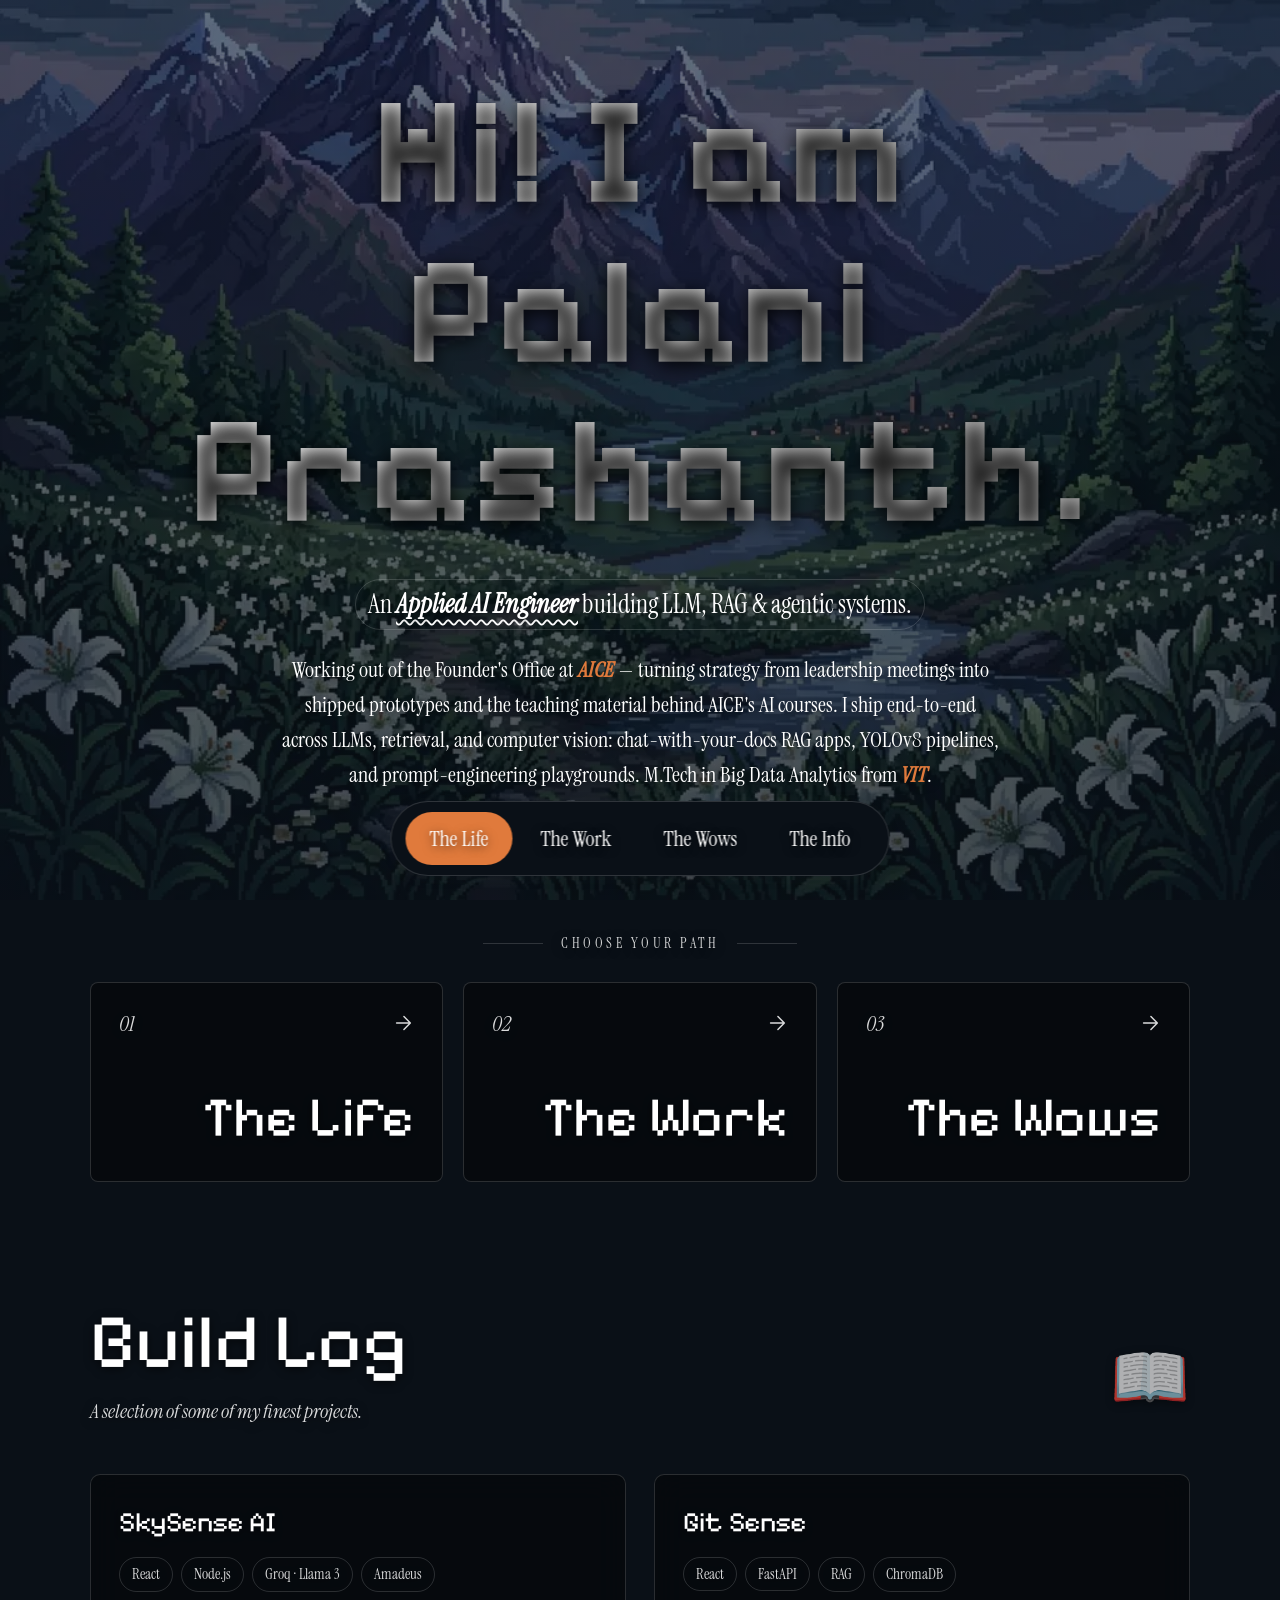
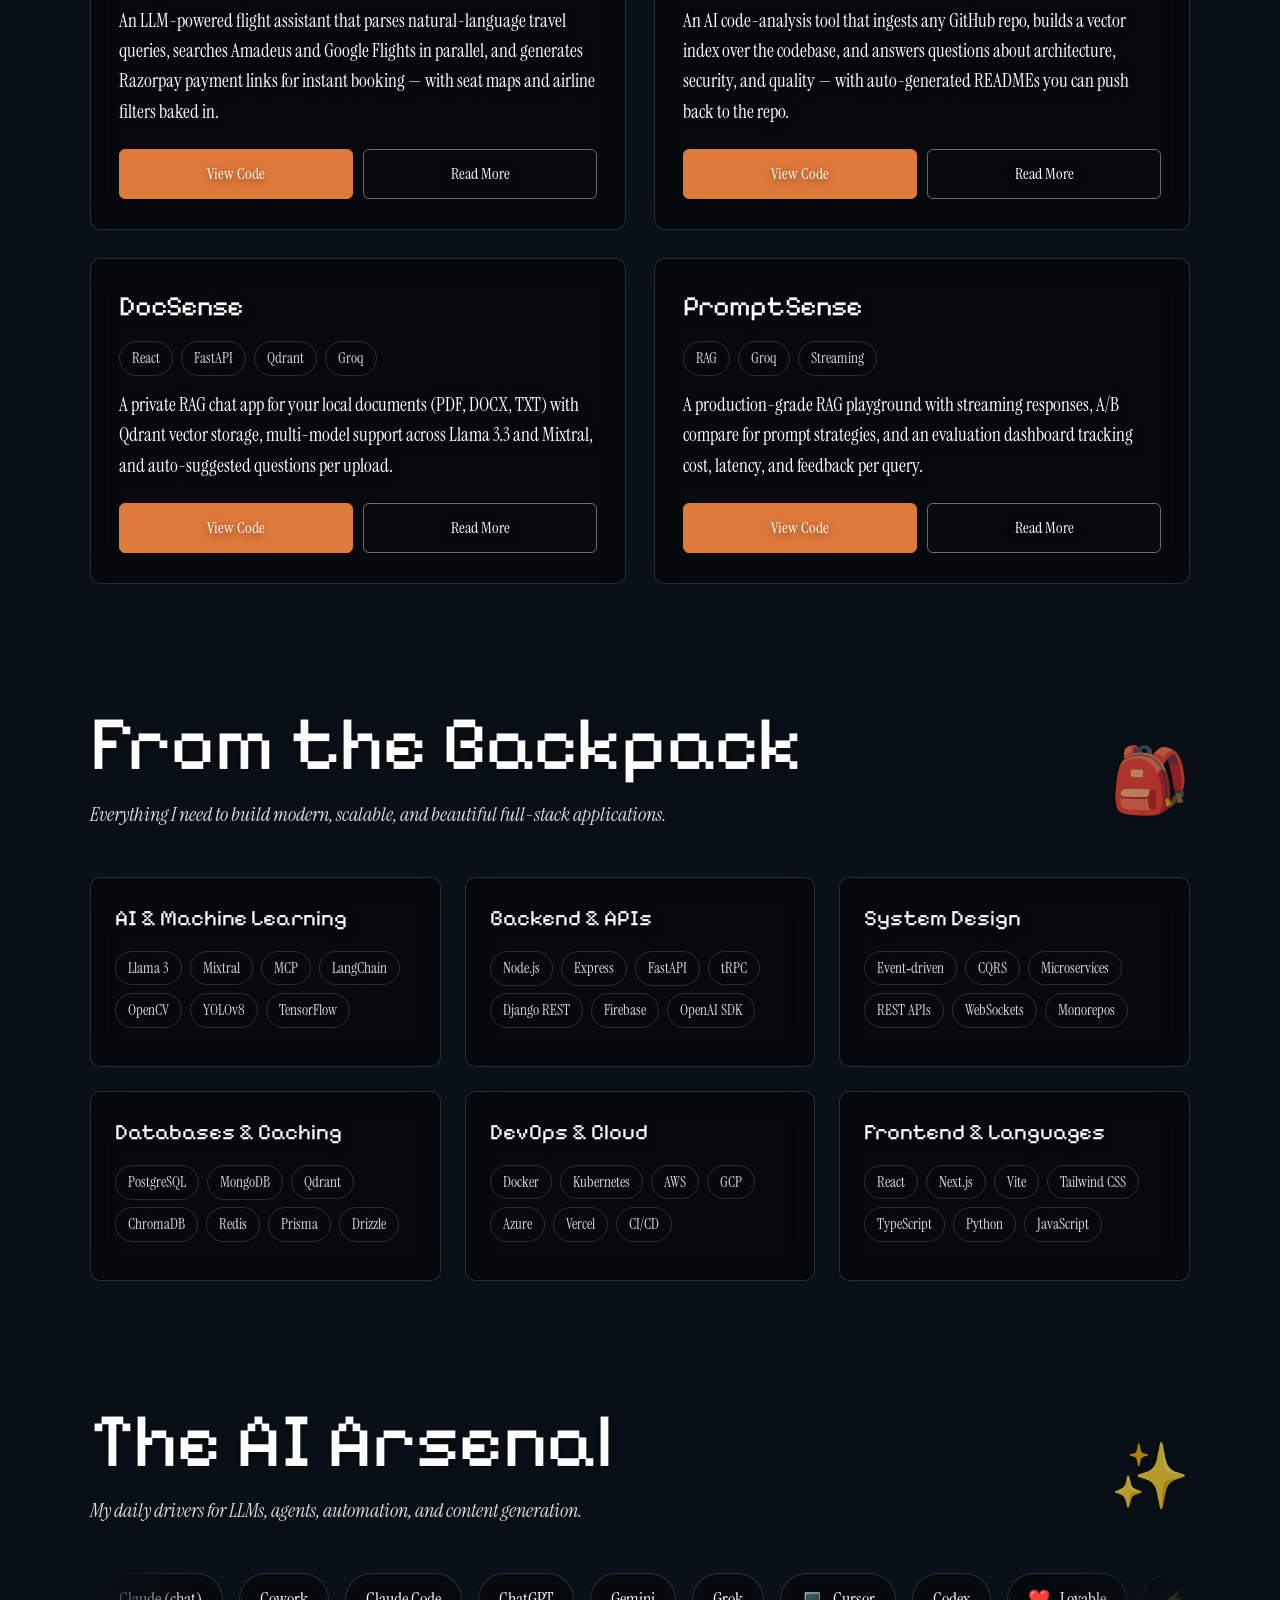
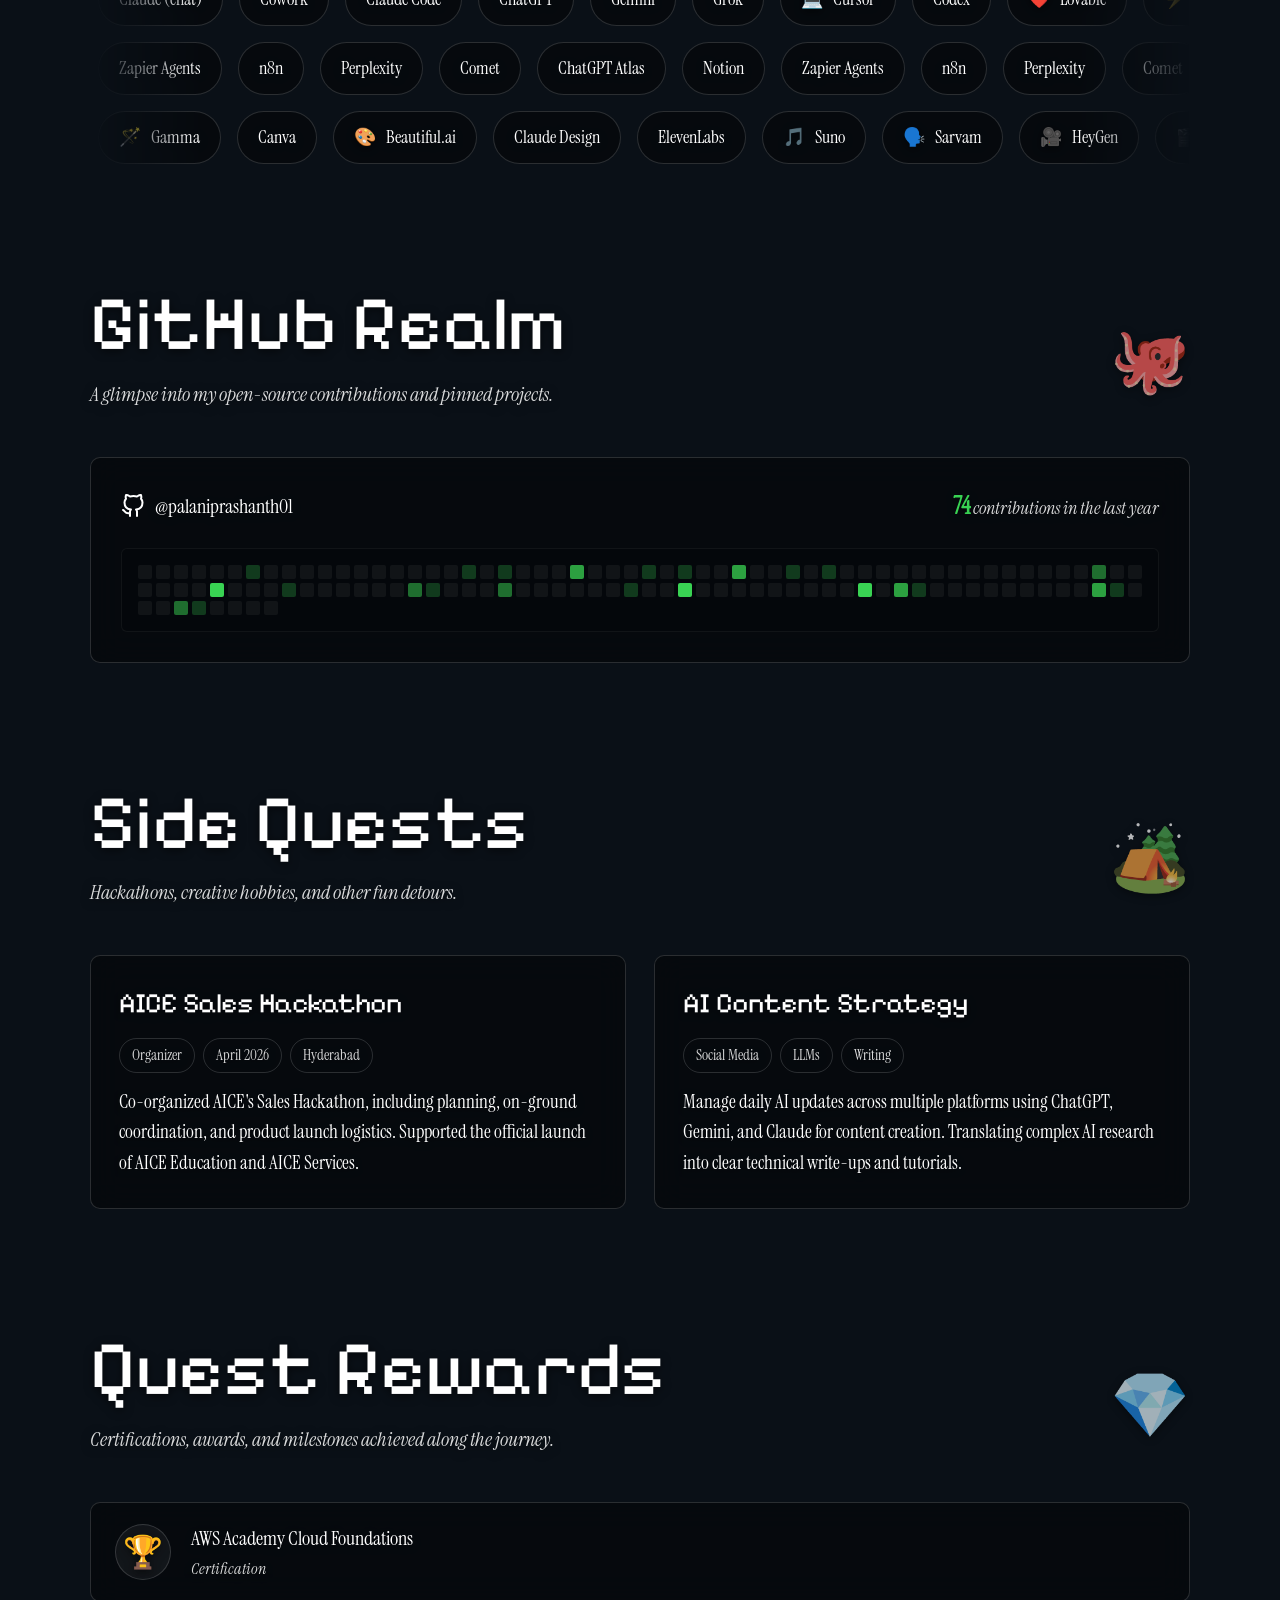
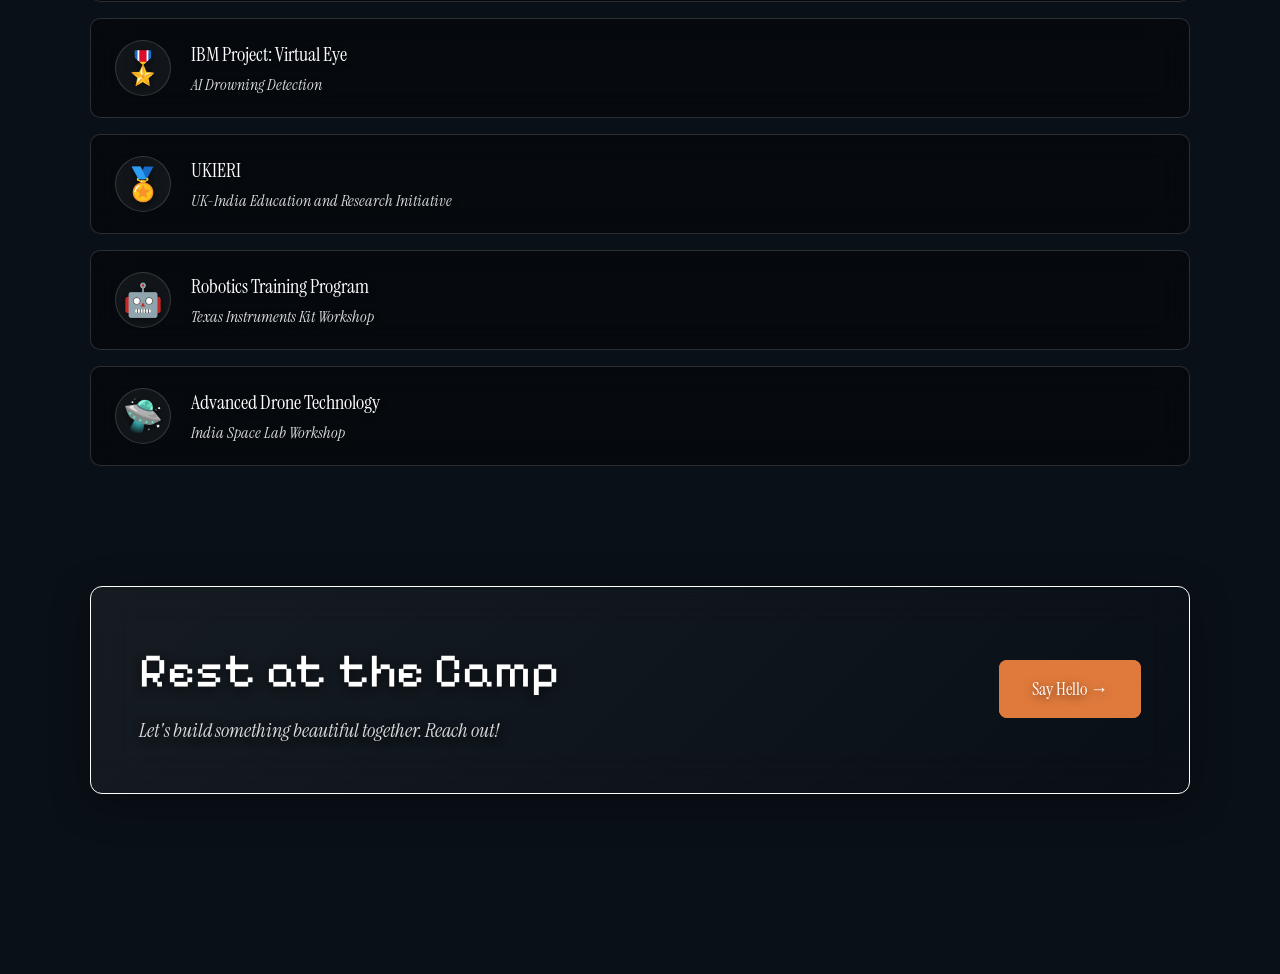
==== commit 24180812: "Update title to Applied AI Engineer (AICE Founder's Office)" ====
--- a/index.html
+++ b/index.html
@@ -3,33 +3,33 @@
 <head>
 <meta charset="UTF-8" />
 <meta name="viewport" content="width=device-width, initial-scale=1.0" />
-<title>Palani Prashanth — AI Engineer Portfolio</title>
+<title>Palani Prashanth — Applied AI Engineer Portfolio</title>
 <link rel="preconnect" href="https://fonts.googleapis.com" />
 <link rel="preconnect" href="https://fonts.gstatic.com" crossorigin />
 <link href="https://fonts.googleapis.com/css2?family=Instrument+Serif:ital@0;1&family=Pixelify+Sans:wght@400;500;600;700&display=swap" rel="stylesheet" />
 <link rel="stylesheet" href="styles.css" />
-<meta name="description" content="AI Engineer building LLM apps, RAG systems, and agentic workflows." />
+<meta name="description" content="Applied AI Engineer at AICE Founder's Office — building LLM, RAG, and agentic systems." />
 <meta name="author" content="Palani Prashanth" />
 <meta name="theme-color" content="#0a1017" />
 <link rel="icon" type="image/svg+xml" href="favicon.svg" />
 <meta property="og:type" content="website" />
-<meta property="og:title" content="Palani Prashanth — AI Engineer Portfolio" />
-<meta property="og:description" content="AI Engineer building LLM apps, RAG systems, and agentic workflows." />
+<meta property="og:title" content="Palani Prashanth — Applied AI Engineer Portfolio" />
+<meta property="og:description" content="Applied AI Engineer at AICE Founder's Office — building LLM, RAG, and agentic systems." />
 <meta property="og:image" content="bg.webp" />
 <meta name="twitter:card" content="summary_large_image" />
-<meta name="twitter:title" content="Palani Prashanth — AI Engineer Portfolio" />
-<meta name="twitter:description" content="AI Engineer building LLM apps, RAG systems, and agentic workflows." />
+<meta name="twitter:title" content="Palani Prashanth — Applied AI Engineer Portfolio" />
+<meta name="twitter:description" content="Applied AI Engineer at AICE Founder's Office — building LLM, RAG, and agentic systems." />
 <meta name="twitter:image" content="bg.webp" />
 </head>
 <body>
 
 <section class="hero">
   <h1 class="display shimmer">Hi! I am <br>Palani Prashanth.</h1>
-  <p class="tag">An <em>AI Engineer</em> building LLM apps, RAG systems &amp; agentic workflows.</p>
+  <p class="tag">An <em>Applied AI Engineer</em> building LLM, RAG &amp; agentic systems.</p>
   <p class="bio">
-    I ship end-to-end products across LLMs, retrieval, and computer vision —
-    from chat-with-your-docs RAG apps to YOLOv8 pipelines and prompt-engineering playgrounds.
-    Currently shaping AI content strategy at <em>AICE</em>, with an M.Tech in Big Data Analytics from <em>VIT</em>.
+    Working out of the Founder's Office at <em>AICE</em> — turning strategy from leadership meetings into shipped prototypes and the teaching material behind AICE's AI courses.
+    I ship end-to-end across LLMs, retrieval, and computer vision: chat-with-your-docs RAG apps, YOLOv8 pipelines, and prompt-engineering playgrounds.
+    M.Tech in Big Data Analytics from <em>VIT</em>.
   </p>
 </section>
 
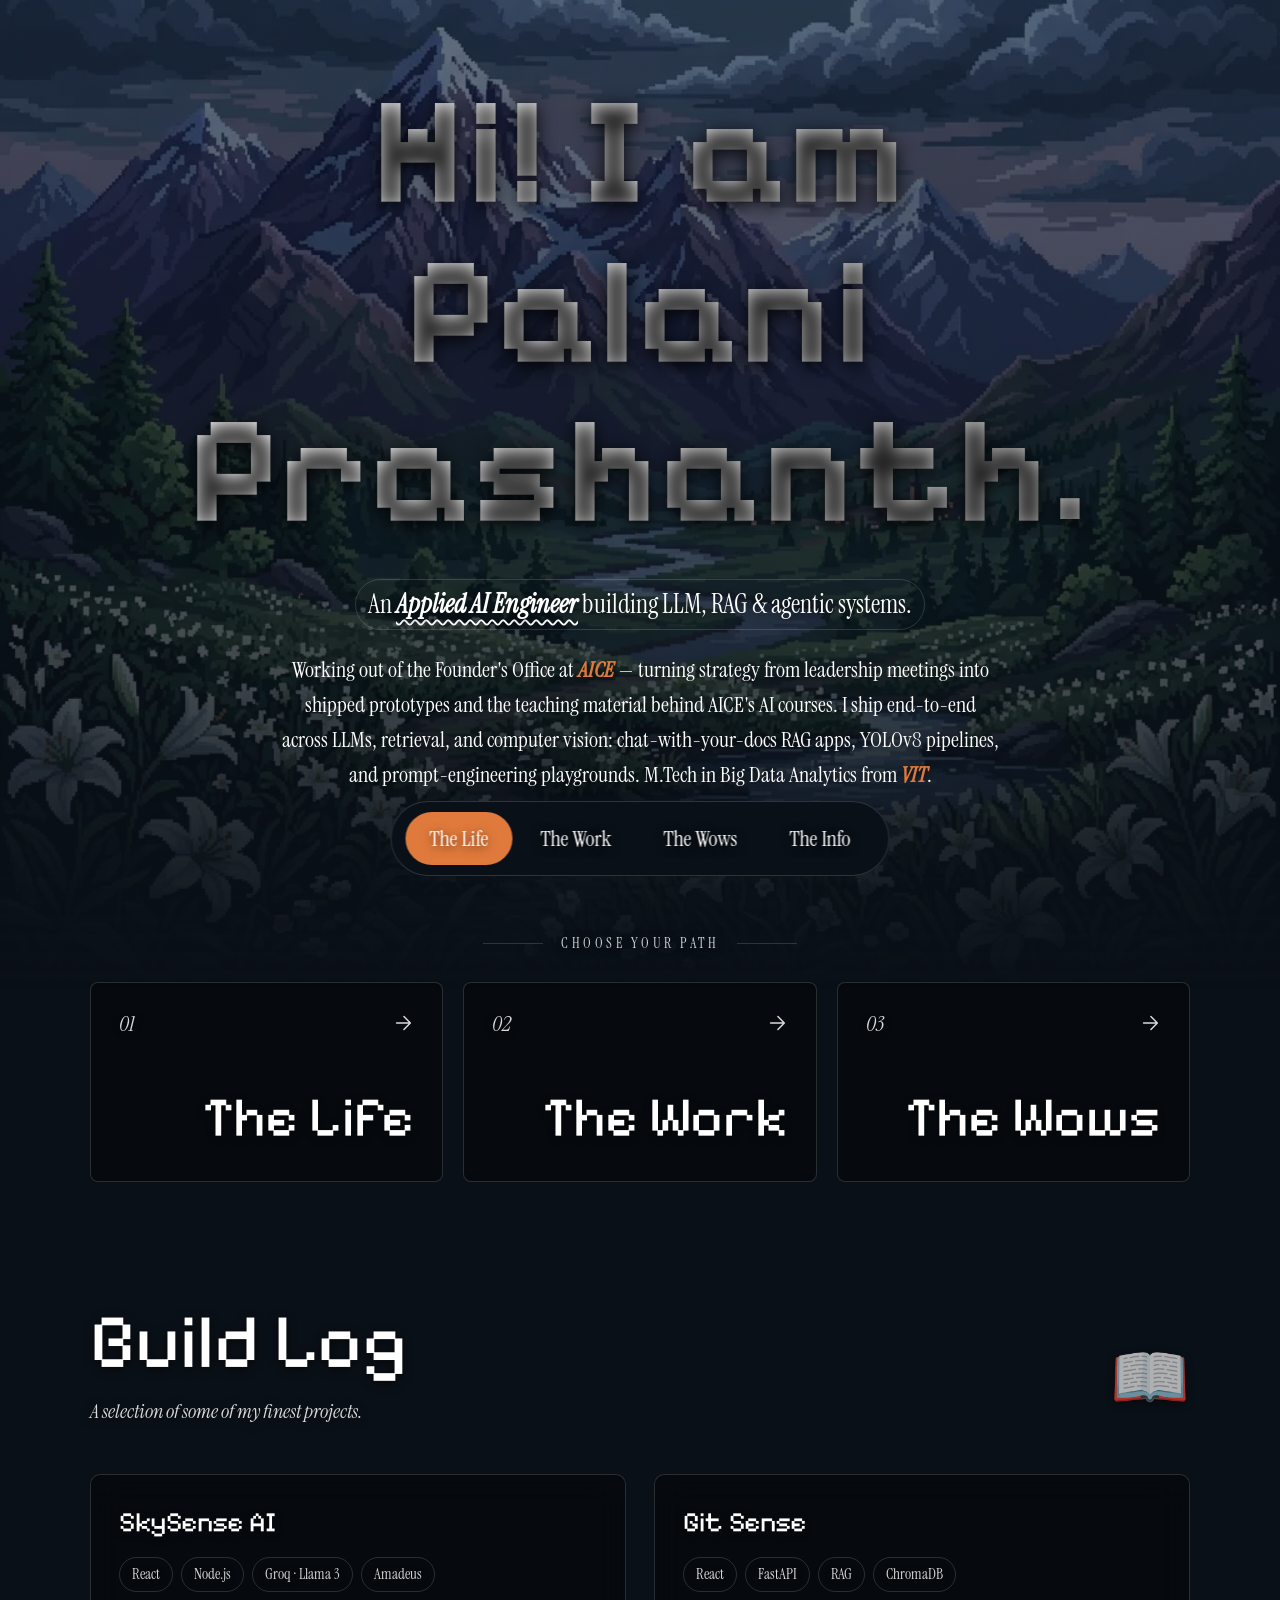
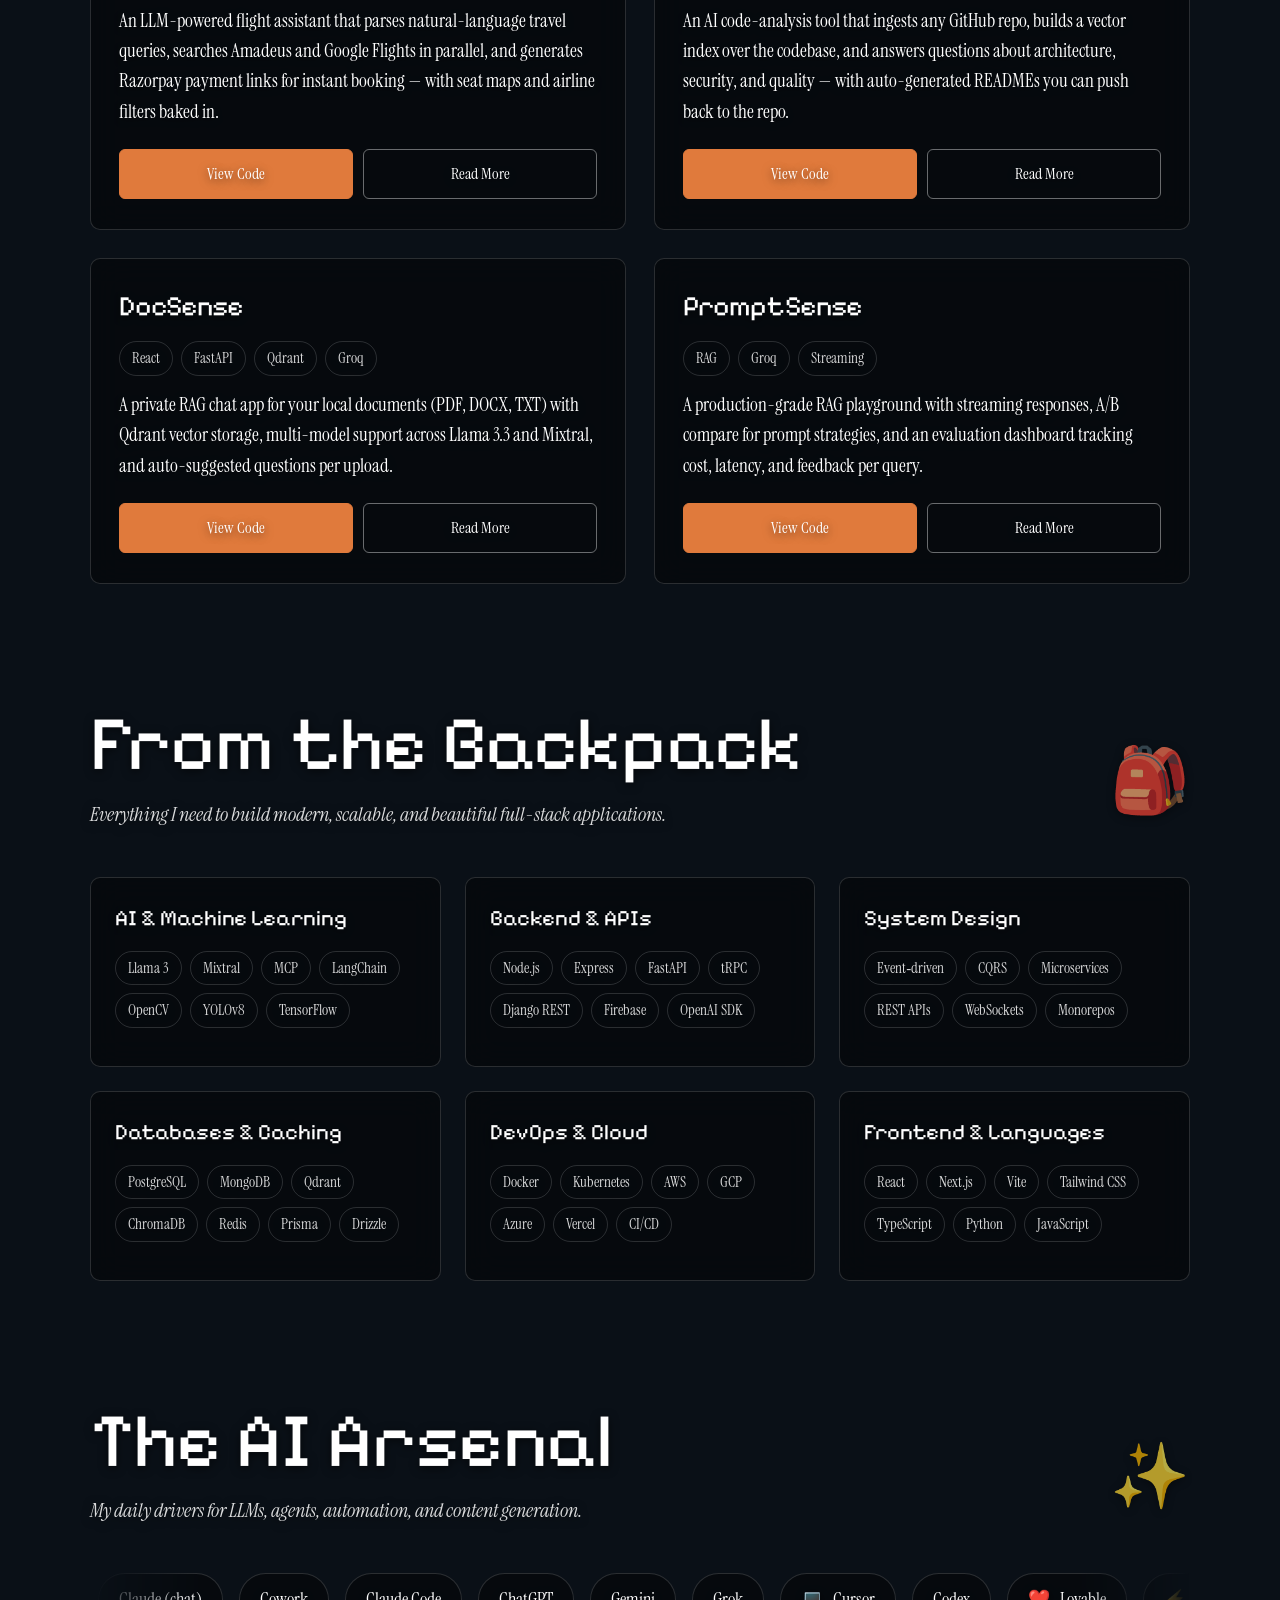
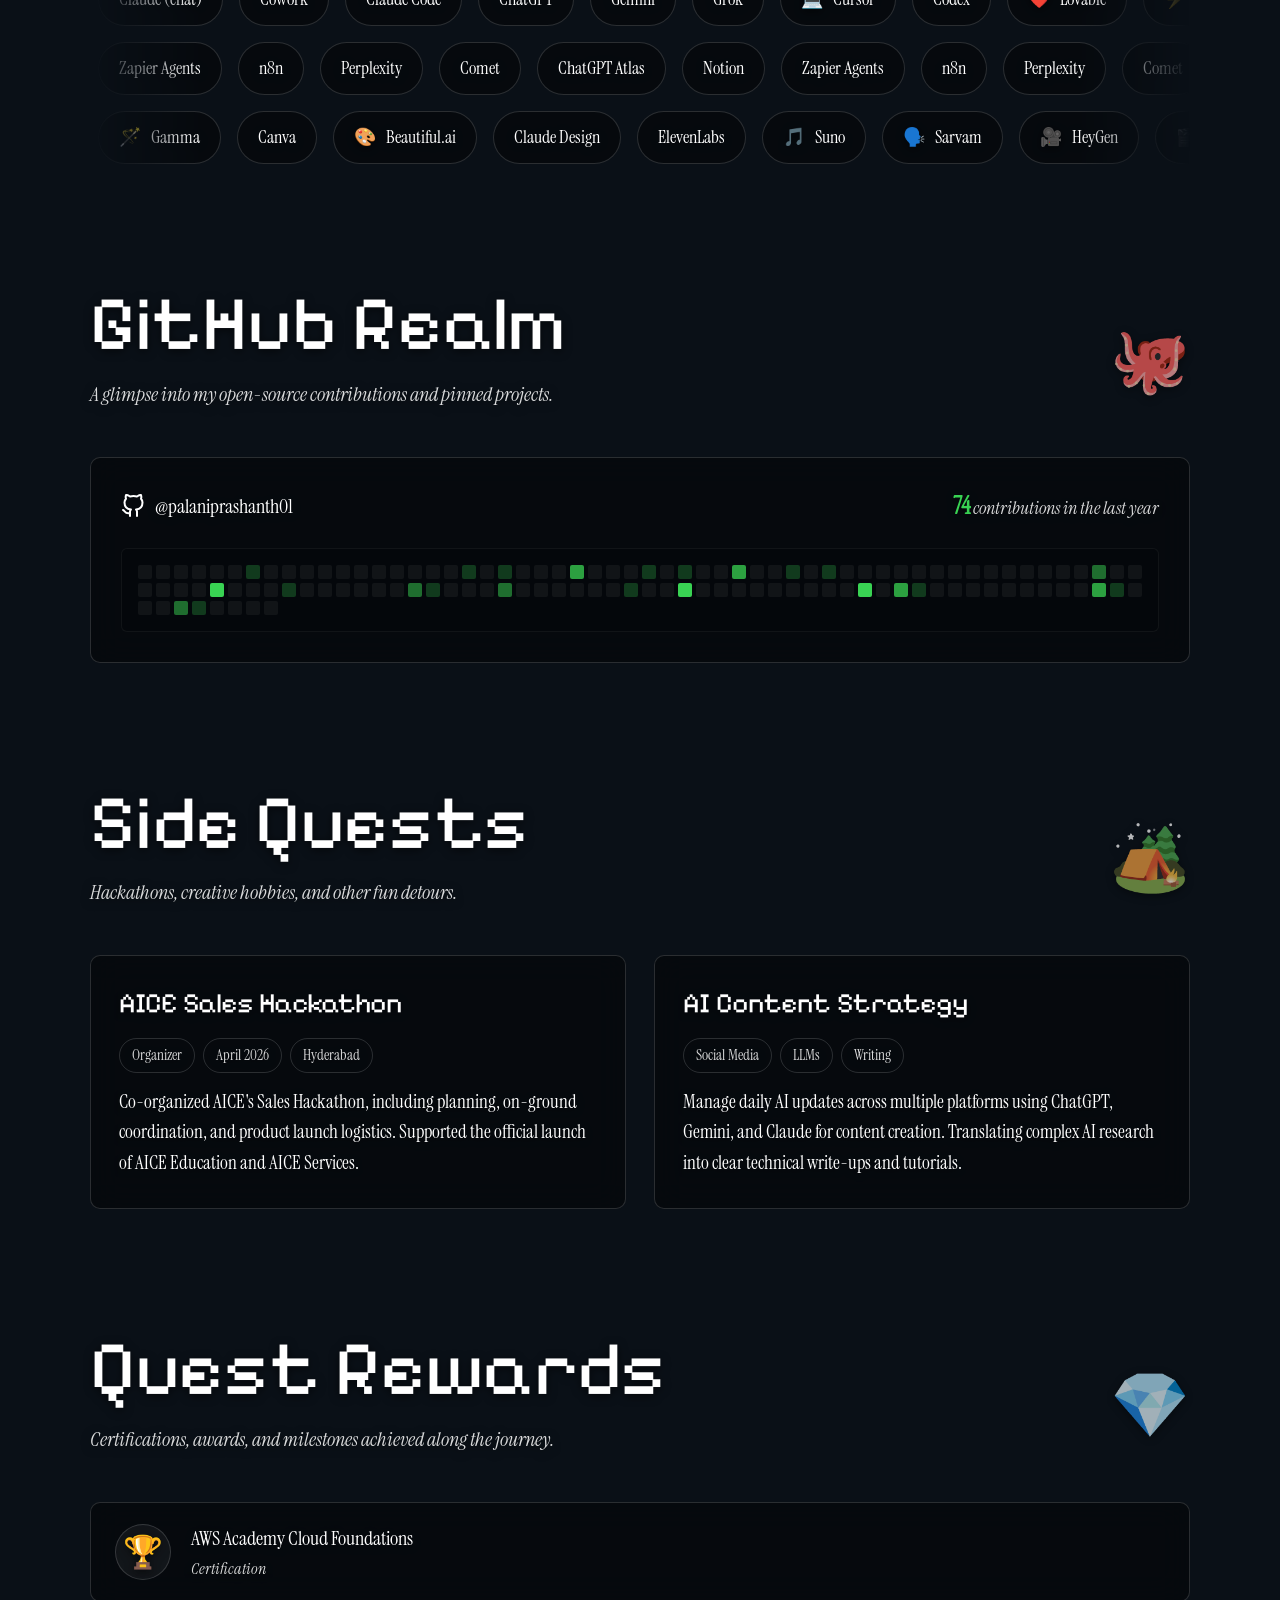
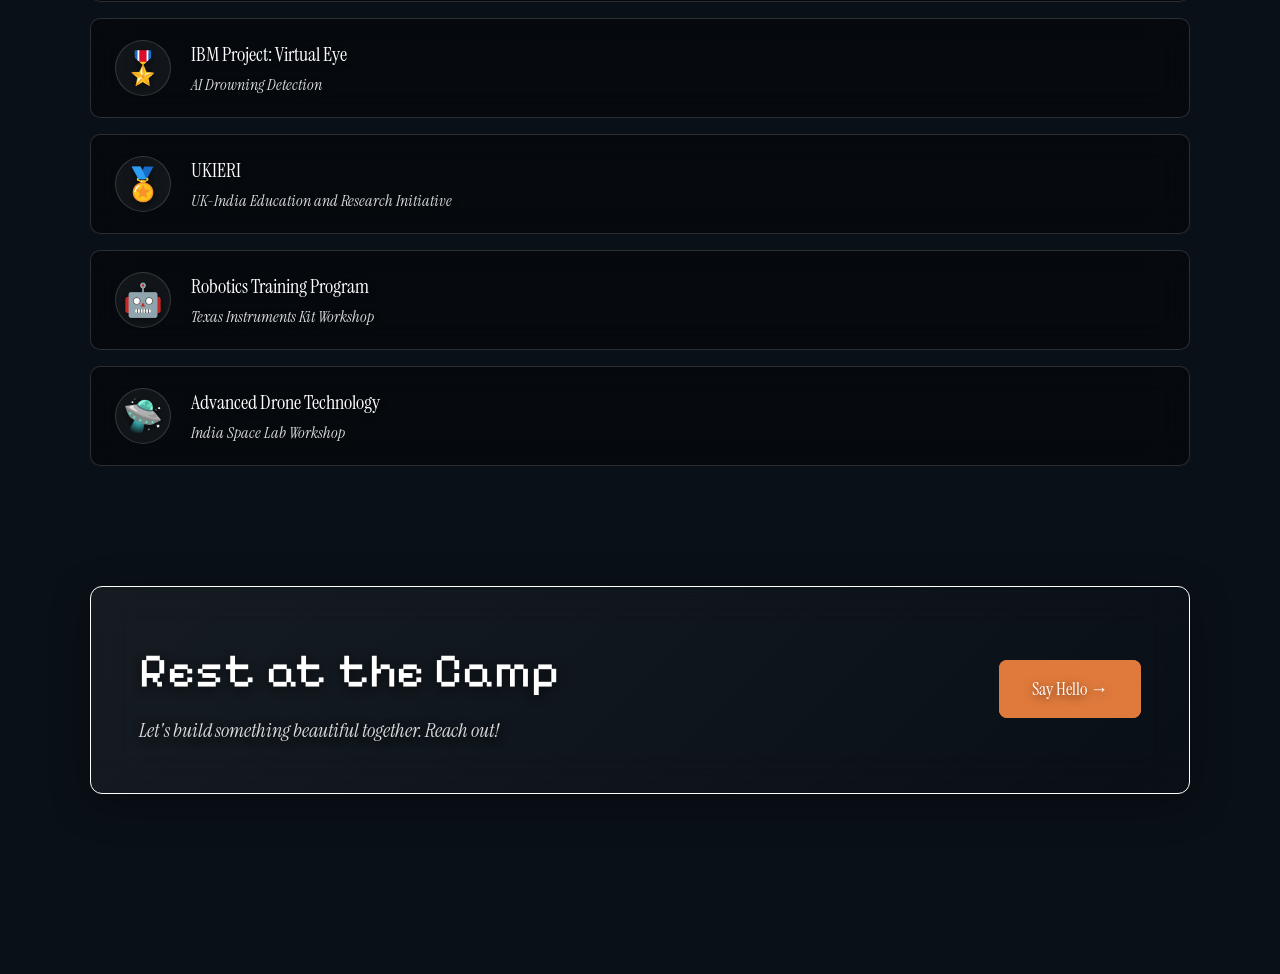
==== commit 9a59d59c: "Scope hero bg to home page only — work/wows/contact stay plain" ====
--- a/index.html
+++ b/index.html
@@ -21,7 +21,7 @@
 <meta name="twitter:description" content="Applied AI Engineer at AICE Founder's Office — building LLM, RAG, and agentic systems." />
 <meta name="twitter:image" content="bg.webp" />
 </head>
-<body>
+<body class="home">
 
 <section class="hero">
   <h1 class="display shimmer">Hi! I am <br>Palani Prashanth.</h1>
--- a/styles.css
+++ b/styles.css
@@ -20,11 +20,8 @@
 html { scroll-behavior: smooth; }
 
 body {
+  position: relative;
   background-color: var(--bg);
-  background-image: linear-gradient(rgba(10, 16, 23, 0.55), rgba(10, 16, 23, 0.75)), url('bg.webp');
-  background-size: cover;
-  background-position: center bottom;
-  background-attachment: fixed;
   color: var(--text);
   text-shadow: 0 2px 10px rgba(0, 0, 0, 0.6);
   font-family: "Instrument Serif", Georgia, serif;
@@ -33,6 +30,24 @@
   min-height: 100vh;
   -webkit-font-smoothing: antialiased;
   padding: 32px 24px 140px;
+}
+
+/* Hero background image — only on the home page, behind the top section.
+   Fades out before the project log so the rest stays plain & readable. */
+body.home::before {
+  content: "";
+  position: absolute;
+  top: 0;
+  left: 0;
+  right: 0;
+  height: 110vh;
+  background-image: linear-gradient(rgba(10, 16, 23, 0.55), rgba(10, 16, 23, 0.85)), url('bg.webp');
+  background-size: cover;
+  background-position: center bottom;
+  z-index: -1;
+  pointer-events: none;
+  -webkit-mask-image: linear-gradient(to bottom, black 70%, transparent 100%);
+          mask-image: linear-gradient(to bottom, black 70%, transparent 100%);
 }
 
 a { color: inherit; text-decoration: none; }
